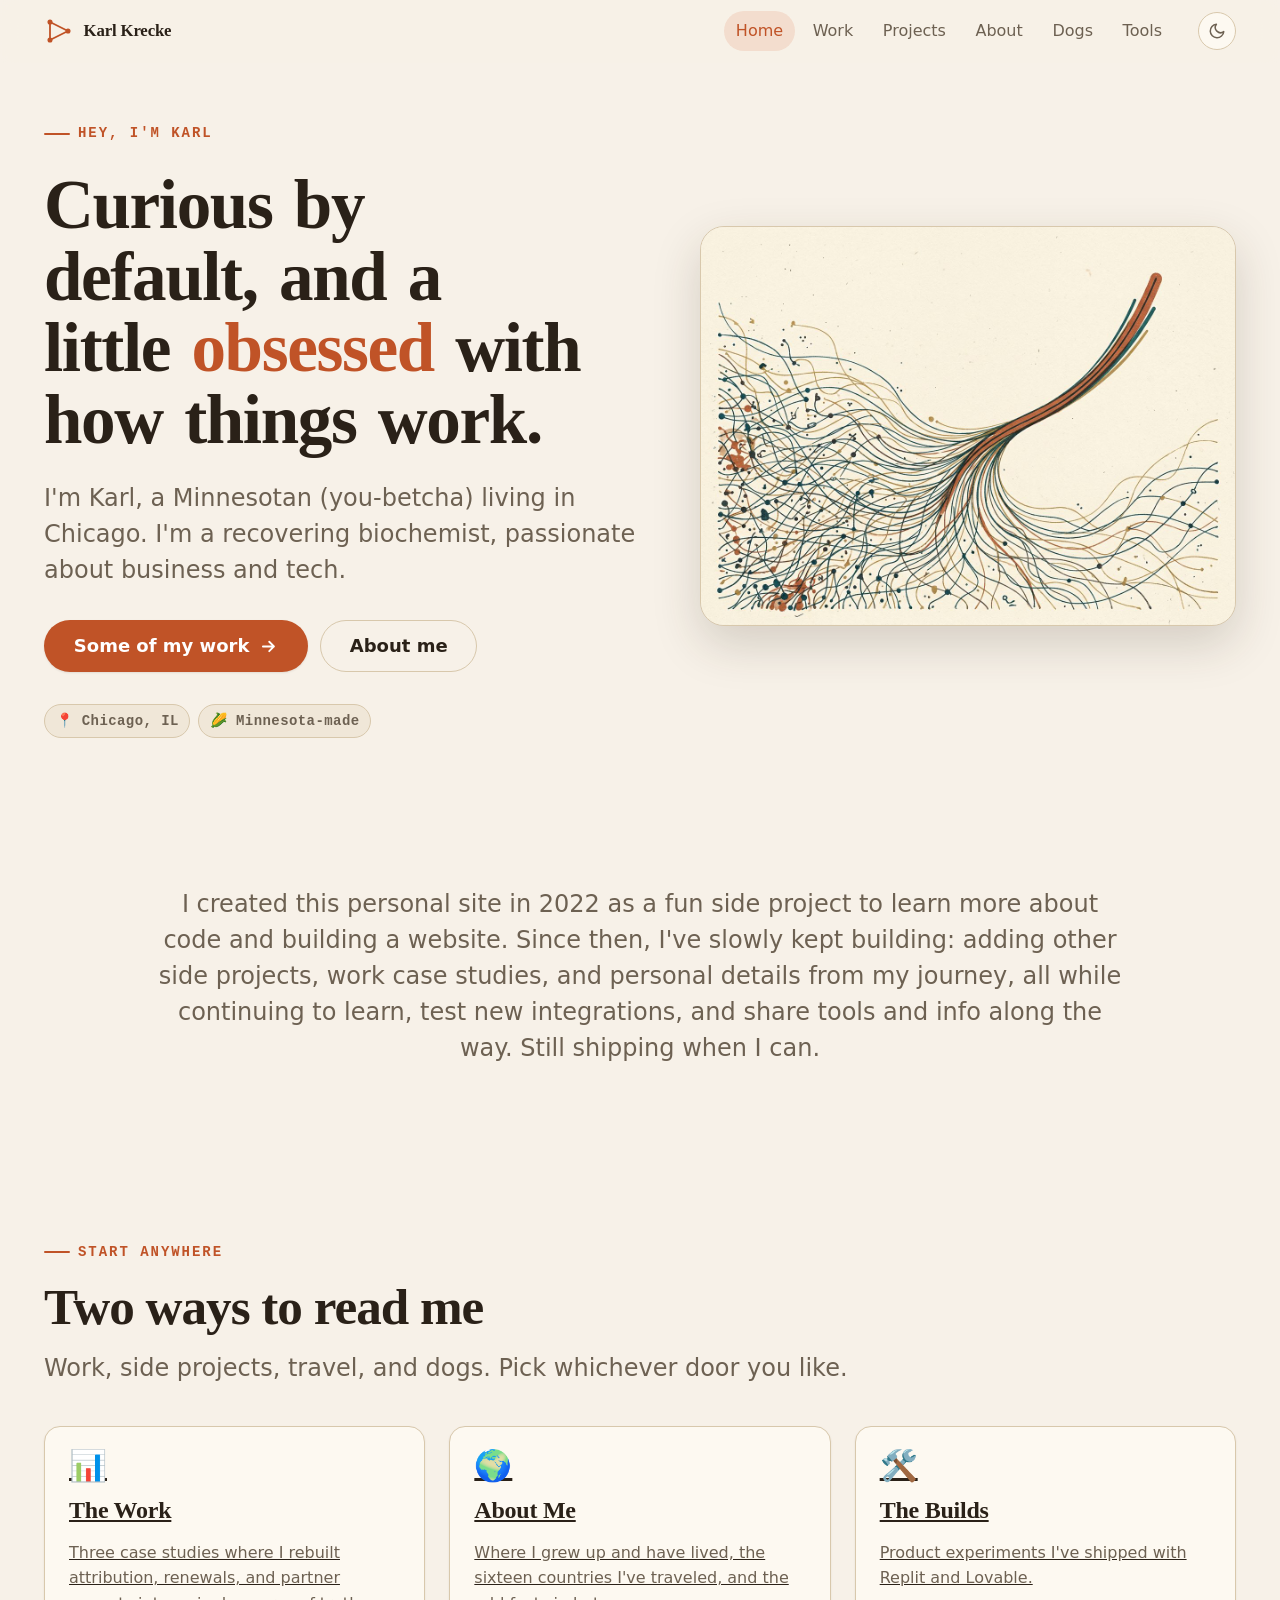
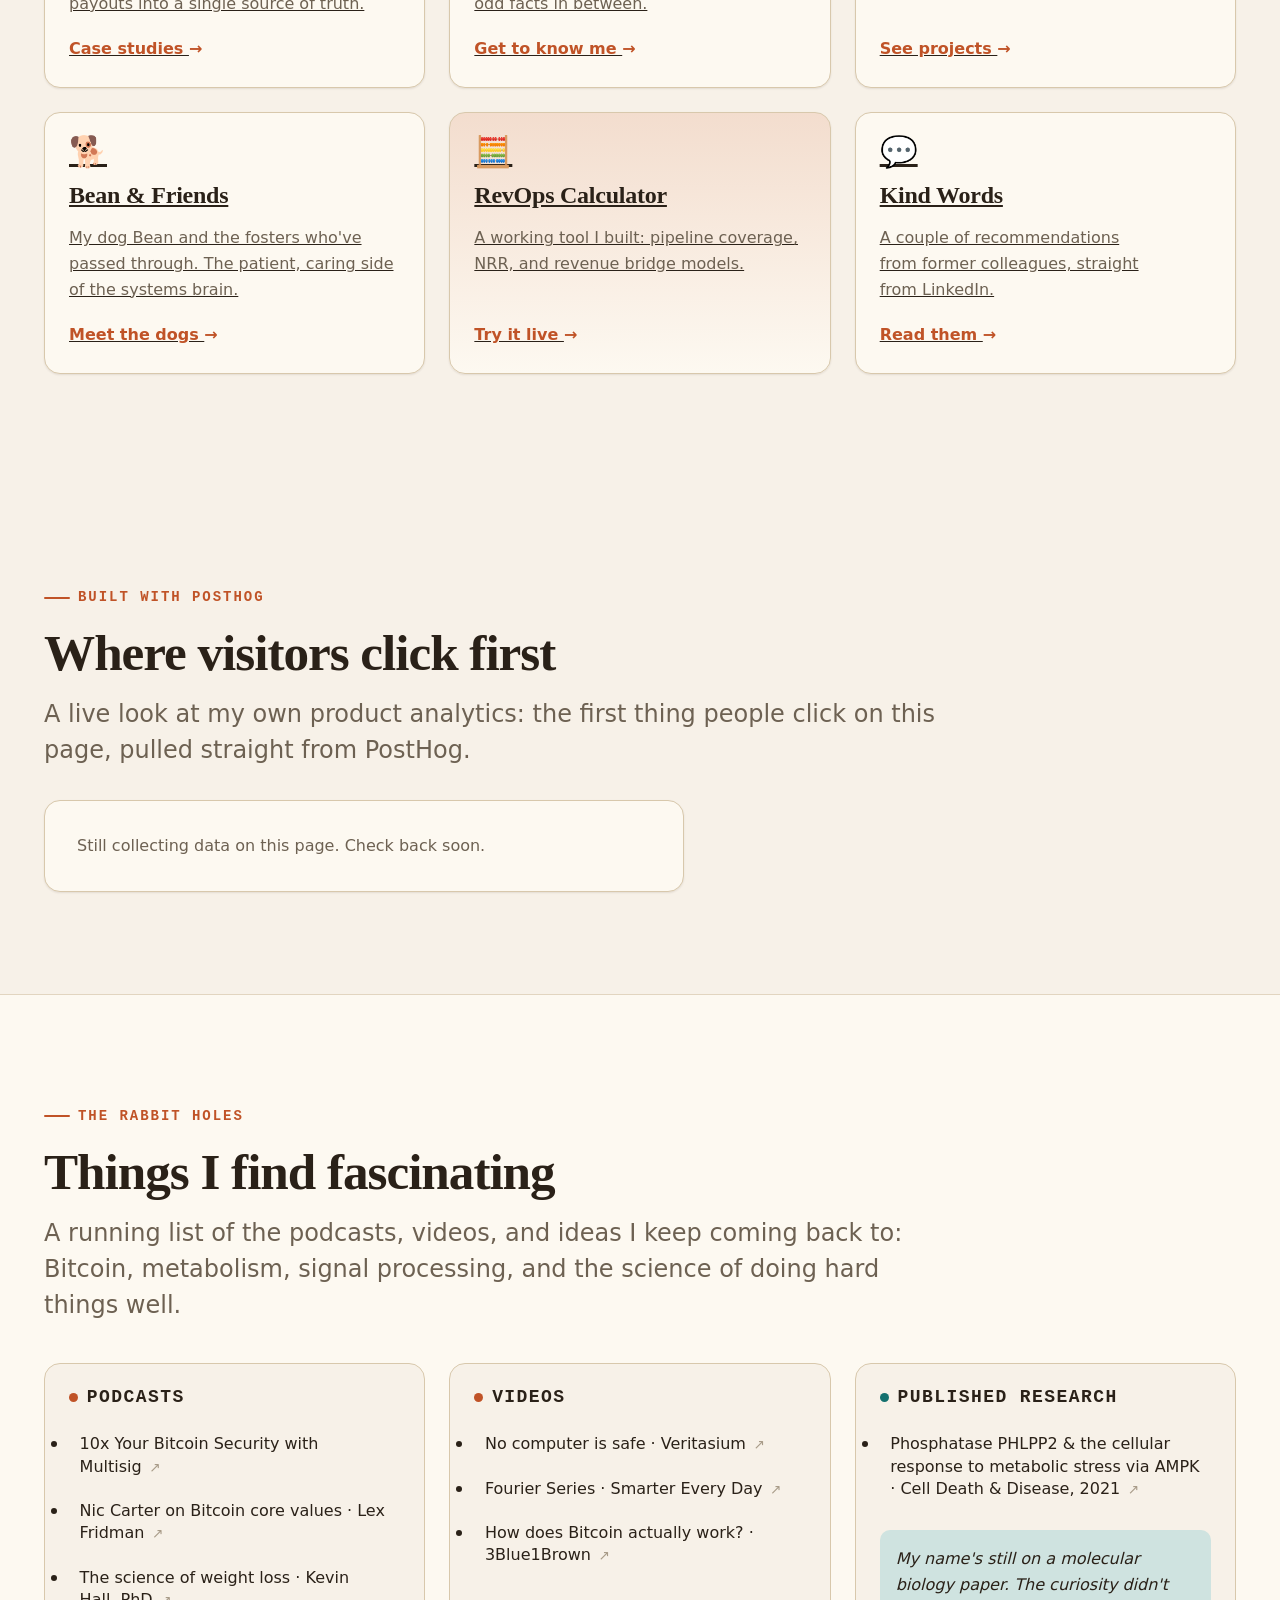
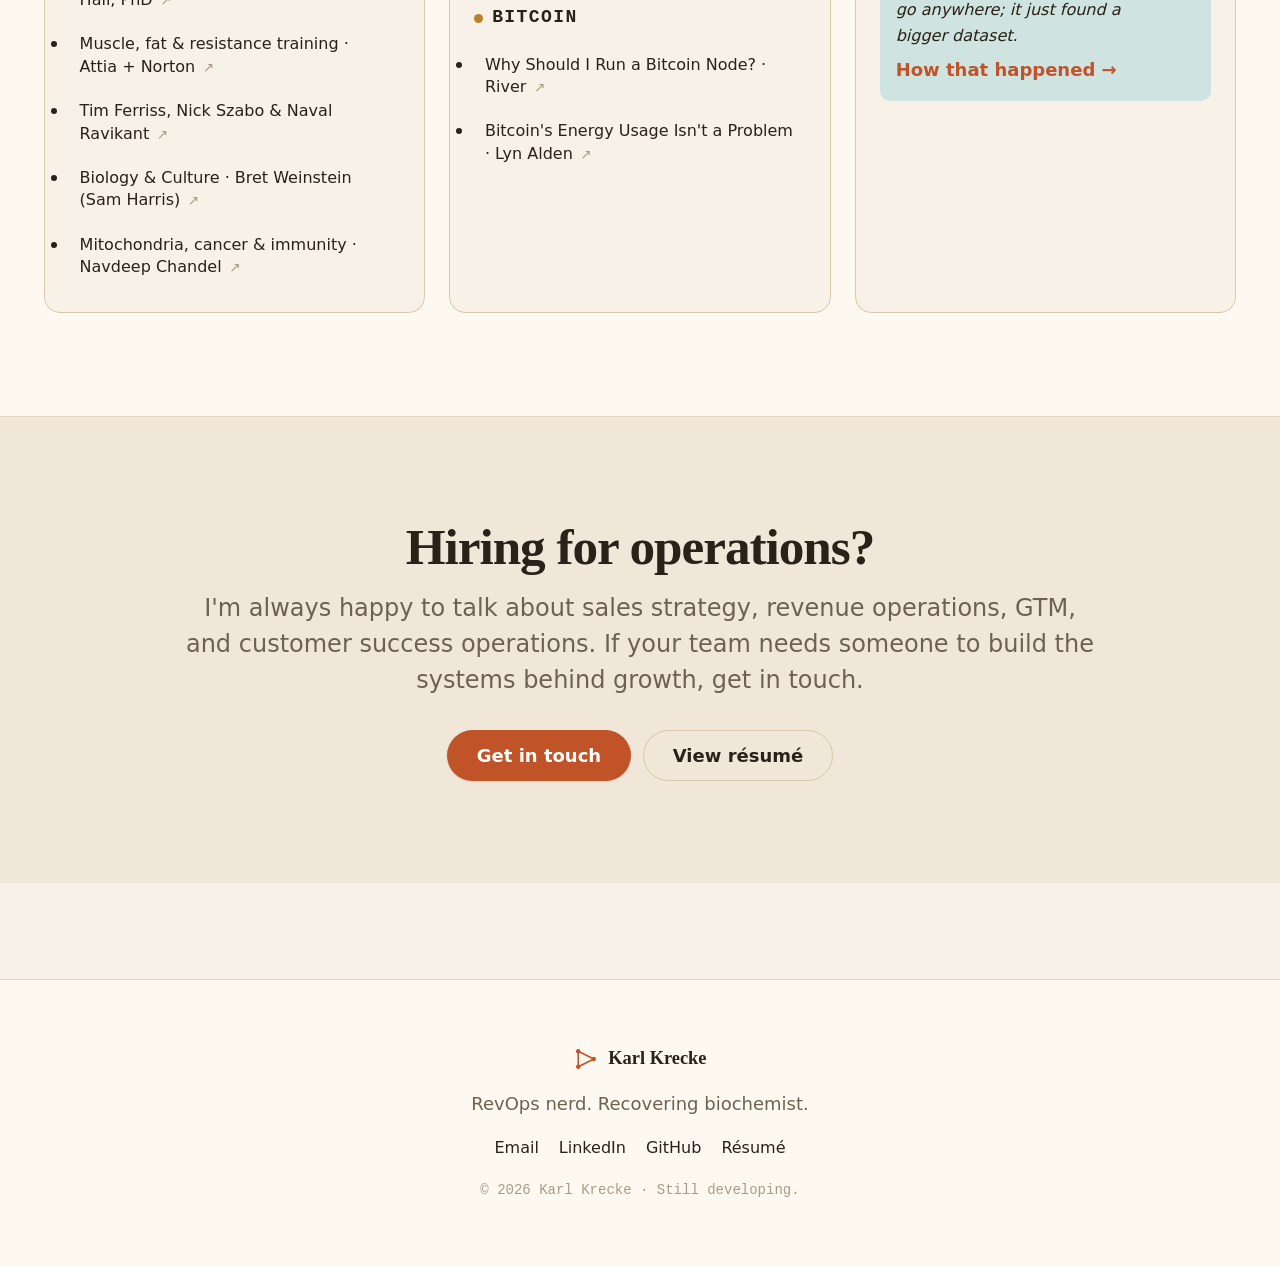
==== index.html @ 0117c1fb "cleaned up page copy" ====
<!DOCTYPE html>
<html lang="en">
<head>
<meta charset="UTF-8">
<meta name="viewport" content="width=device-width, initial-scale=1.0">
<title>Karl Krecke, operations nerd</title>
<meta name="description" content="Karl Krecke is an operations nerd who turns messy CRM, billing, and warehouse data into revenue visibility leaders trust. Former biochemistry researcher, systems thinker, builder.">
<link rel="canonical" href="https://karlkrecke.com/">
<meta property="og:type" content="website">
<meta property="og:title" content="Karl Krecke, operations nerd">
<meta property="og:description" content="Operations nerd turning messy revenue data into decisions leaders trust. Recovering biochemist, obsessed with the systems behind how businesses grow.">
<meta property="og:url" content="https://karlkrecke.com/">
<meta property="og:image" content="https://karlkrecke.com/assets/img/hero-network.jpg">
<meta name="twitter:card" content="summary_large_image">
<link rel="icon" href="assets/favicon.svg" type="image/svg+xml">

<!-- Theme init (before paint) -->
<script>(function(){try{var s=window['local'+'Storage'];var t=s&&s.getItem('kk-theme');if(t)document.documentElement.setAttribute('data-theme',t);}catch(e){}})();</script>

<!-- Vercel Web Analytics -->
<script>window.va = window.va || function () { (window.vaq = window.vaq || []).push(arguments); };</script>
<script defer src="/_vercel/insights/script.js"></script>
<!-- PostHog -->
<script>
!function(t,e){var o,n,p,r;e.__SV||(window.posthog=e,e._i=[],e.init=function(i,s,a){function g(t,e){var o=e.split(".");2==o.length&&(t=t[o[0]],e=o[1]),t[e]=function(){t.push([e].concat(Array.prototype.slice.call(arguments,0)))}}(p=t.createElement("script")).type="text/javascript",p.crossOrigin="anonymous",p.async=!0,p.src=s.api_host.replace(".i.posthog.com","-assets.i.posthog.com")+"/static/array.js",(r=t.getElementsByTagName("script")[0]).parentNode.insertBefore(p,r);var u=e;for(void 0!==a?u=e[a]=[]:a="posthog",u.people=u.people||[],u.toString=function(t){var e="posthog";return"posthog"!==a&&(e+="."+a),t||(e+=" (stub)"),e},u.people.toString=function(){return u.toString(1)+".people (stub)"},o="init capture register register_once register_for_session unregister unregister_for_session getFeatureFlag getFeatureFlagPayload isFeatureEnabled reloadFeatureFlags updateEarlyAccessFeatureEnrollment getEarlyAccessFeatures on onFeatureFlags onSessionId getSurveys getActiveMatchingSurveys renderSurvey canRenderSurvey identify setPersonProperties group resetGroups setPersonPropertiesForFlags resetPersonPropertiesForFlags setGroupPropertiesForFlags resetGroupPropertiesForFlags reset get_distinct_id getGroups get_session_id get_session_replay_url alias set_config startSessionRecording stopSessionRecording sessionRecordingStarted captureException loadToolbar get_property getSessionProperty createPersonProfile opt_in_capturing opt_out_capturing has_opted_in_capturing has_opted_out_capturing clear_opt_in_out_capturing debug getPageViewId captureTraceFeedback captureTraceMetric".split(" "),n=0;n<o.length;n++)g(u,o[n]);e._i.push([i,s,a])},e.__SV=1)}(document,window.posthog||[]);
posthog.init('phc_qNrNa7gfWhdNXAkpo3mnKZe4uG5daH2KD9GBcKYDfSq5', { api_host: 'https://us.i.posthog.com', person_profiles: 'identified_only' });
</script>

<link rel="preconnect" href="https://api.fontshare.com" crossorigin>
<link href="https://api.fontshare.com/v2/css?f[]=clash-display@600,500&f[]=general-sans@400,500,600&f[]=space-mono@400,700&display=swap" rel="stylesheet">
<link rel="stylesheet" href="css/base.css">
<link rel="stylesheet" href="css/components.css">
<link rel="stylesheet" href="css/pages.css">
</head>
<body data-page="home">

<main>
  <!-- HERO -->
  <section class="home-hero">
    <div class="wrap home-hero-grid">
      <div class="home-hero-copy">
        <span class="eyebrow" data-reveal>Hey, I'm Karl</span>
        <h1 data-reveal data-delay="1">Curious by default, and a little <span class="hl">obsessed</span> with how things work.</h1>
        <p class="lede" data-reveal data-delay="2">
          I'm Karl, a Minnesotan (you-betcha) living in Chicago. I'm a recovering
          biochemist, passionate about business and tech.
        </p>
        <div class="hero-cta" data-reveal data-delay="3">
          <a class="btn btn-primary btn-lg" href="work/index.html">Some of my work
            <svg viewBox="0 0 24 24" fill="none" stroke="currentColor" stroke-width="2.4" stroke-linecap="round" stroke-linejoin="round"><path d="M5 12h14M13 6l6 6-6 6"/></svg>
          </a>
          <a class="btn btn-ghost btn-lg" href="about/index.html">About me</a>
        </div>
        <div class="hero-meta" data-reveal data-delay="4">
          <span class="chip">📍 Chicago, IL</span>
          <span class="chip">🌽 Minnesota-made</span>
        </div>
      </div>
      <div class="home-hero-art" data-reveal data-delay="2">
        <img src="assets/img/hero-network.jpg" alt="Illustration of tangled data streams converging into a single clean upward-trending signal" width="1400" height="1050" fetchpriority="high">
      </div>
    </div>
  </section>

  <!-- ABOUT THIS SITE -->
  <section class="section-tight">
    <div class="wrap text-center">
      <span class="eyebrow" data-reveal style="justify-content:center">About this site</span>
      <p class="lede mx-auto" data-reveal data-delay="1" style="max-width: 64ch">
        I created this personal site in 2022 as a fun side project to learn more about code and building a website.
        Since then, I've slowly kept building: adding other side projects, work case studies, and personal details from
        my journey, all while continuing to learn, test new integrations, and share tools and info along the way.
        Still shipping when I can.
      </p>
    </div>
  </section>

  <!-- AT A GLANCE CARDS -->
  <section class="section">
    <div class="wrap">
      <span class="eyebrow" data-reveal>Start anywhere</span>
      <h2 class="section-title" data-reveal data-delay="1">Two ways to read me</h2>
      <p class="lede" data-reveal data-delay="2" style="margin-bottom: var(--space-10)">Work, side projects, travel, and dogs. Pick whichever door you like.</p>
      <div class="grid grid-3">
        <a class="card glance-card" href="work/index.html" data-reveal>
          <span class="glance-emoji">📊</span>
          <h3>The Work</h3>
          <p>Three case studies where I rebuilt attribution, renewals, and partner payouts into a single source of truth.</p>
          <span class="textlink">Case studies <span class="arrow">→</span></span>
        </a>
        <a class="card glance-card" href="about/index.html" data-reveal data-delay="1">
          <span class="glance-emoji">🌍</span>
          <h3>About Me</h3>
          <p>Where I grew up and have lived, the sixteen countries I've traveled, and the odd facts in between.</p>
          <span class="textlink">Get to know me <span class="arrow">→</span></span>
        </a>
        <a class="card glance-card" href="projects/index.html" data-reveal data-delay="2">
          <span class="glance-emoji">🛠️</span>
          <h3>The Builds</h3>
          <p>Product experiments I've shipped with Replit and Lovable.</p>
          <span class="textlink">See projects <span class="arrow">→</span></span>
        </a>
        <a class="card glance-card" href="dogs/index.html" data-reveal>
          <span class="glance-emoji">🐕</span>
          <h3>Bean &amp; Friends</h3>
          <p>My dog Bean and the fosters who've passed through. The patient, caring side of the systems brain.</p>
          <span class="textlink">Meet the dogs <span class="arrow">→</span></span>
        </a>
        <a class="card glance-card glance-tools" href="tools/index.html" data-reveal data-delay="2">
          <span class="glance-emoji">🧮</span>
          <h3>RevOps Calculator</h3>
          <p>A working tool I built: pipeline coverage, NRR, and revenue bridge models.</p>
          <span class="textlink">Try it live <span class="arrow">→</span></span>
        </a>
        <a class="card glance-card" href="about/index.html#colleagues" data-reveal data-delay="1">
          <span class="glance-emoji">💬</span>
          <h3>Kind Words</h3>
          <p>A couple of recommendations from former colleagues, straight from LinkedIn.</p>
          <span class="textlink">Read them <span class="arrow">→</span></span>
        </a>
      </div>
    </div>
  </section>

  <!-- LIVE ANALYTICS -->
  <section class="section">
    <div class="wrap">
      <span class="eyebrow" data-reveal>Built with PostHog</span>
      <h2 class="section-title" data-reveal data-delay="1">Where visitors click first</h2>
      <p class="lede" data-reveal data-delay="2" style="margin-bottom: var(--space-8)">
        A live look at my own product analytics: the first thing people click on this page, pulled straight from PostHog.
      </p>
      <div class="attention-widget" id="attentionWidget" data-reveal data-delay="3">
        <p class="attention-loading">Loading live data…</p>
      </div>
    </div>
  </section>

  <!-- THINGS I FIND FASCINATING -->
  <section class="section fascinate">
    <div class="wrap">
      <span class="eyebrow" data-reveal>The rabbit holes</span>
      <h2 class="section-title" data-reveal data-delay="1">Things I find fascinating</h2>
      <p class="lede" data-reveal data-delay="2" style="margin-bottom: var(--space-10)">
        A running list of the podcasts, videos, and ideas I keep coming back to: Bitcoin, metabolism,
        signal processing, and the science of doing hard things well.
      </p>

      <div class="grid grid-3 fascinate-grid">
        <div class="fascinate-col" data-reveal>
          <h3 class="fascinate-head"><span class="fh-dot"></span>Podcasts</h3>
          <ul class="link-list">
            <li><a href="https://www.youtube.com/watch?v=D64hF4uVn4c" target="_blank" rel="noopener">10x Your Bitcoin Security with Multisig <span class="ext">↗</span></a></li>
            <li><a href="https://www.youtube.com/watch?v=mDyBbGCiBUU" target="_blank" rel="noopener">Nic Carter on Bitcoin core values · Lex Fridman <span class="ext">↗</span></a></li>
            <li><a href="https://www.youtube.com/watch?v=X13O10tCEpE" target="_blank" rel="noopener">The science of weight loss · Kevin Hall, PhD <span class="ext">↗</span></a></li>
            <li><a href="https://www.youtube.com/watch?v=aRdEZIyyhJA" target="_blank" rel="noopener">Muscle, fat &amp; resistance training · Attia + Norton <span class="ext">↗</span></a></li>
            <li><a href="https://www.youtube.com/watch?v=3FA3UjA0igY" target="_blank" rel="noopener">Tim Ferriss, Nick Szabo &amp; Naval Ravikant <span class="ext">↗</span></a></li>
            <li><a href="https://samharris.org/podcasts/109-biology-culture/" target="_blank" rel="noopener">Biology &amp; Culture · Bret Weinstein (Sam Harris) <span class="ext">↗</span></a></li>
            <li><a href="https://www.youtube.com/watch?v=0Cdxho_U1ls" target="_blank" rel="noopener">Mitochondria, cancer &amp; immunity · Navdeep Chandel <span class="ext">↗</span></a></li>
          </ul>
        </div>
        <div class="fascinate-col" data-reveal data-delay="1">
          <h3 class="fascinate-head"><span class="fh-dot"></span>Videos</h3>
          <ul class="link-list">
            <li><a href="https://youtu.be/AaZ_RSt0KP8" target="_blank" rel="noopener">No computer is safe · Veritasium <span class="ext">↗</span></a></li>
            <li><a href="https://www.youtube.com/watch?v=ds0cmAV-Yek" target="_blank" rel="noopener">Fourier Series · Smarter Every Day <span class="ext">↗</span></a></li>
            <li><a href="https://www.youtube.com/watch?v=bBC-nXj3Ng4" target="_blank" rel="noopener">How does Bitcoin actually work? · 3Blue1Brown <span class="ext">↗</span></a></li>
          </ul>
          <h3 class="fascinate-head" style="margin-top: var(--space-8)"><span class="fh-dot fh-gold"></span>Bitcoin</h3>
          <ul class="link-list">
            <li><a href="https://river.com/learn/why-should-i-run-a-bitcoin-node/" target="_blank" rel="noopener">Why Should I Run a Bitcoin Node? · River <span class="ext">↗</span></a></li>
            <li><a href="https://www.lynalden.com/bitcoin-energy/" target="_blank" rel="noopener">Bitcoin's Energy Usage Isn't a Problem · Lyn Alden <span class="ext">↗</span></a></li>
          </ul>
        </div>
        <div class="fascinate-col" data-reveal data-delay="2">
          <h3 class="fascinate-head"><span class="fh-dot fh-teal"></span>Published research</h3>
          <ul class="link-list">
            <li><a href="https://www.nature.com/articles/s41419-021-04196-4" target="_blank" rel="noopener">Phosphatase PHLPP2 &amp; the cellular response to metabolic stress via AMPK · Cell Death &amp; Disease, 2021 <span class="ext">↗</span></a></li>
          </ul>
          <div class="fascinate-note">
            <p>My name's still on a molecular biology paper. The curiosity didn't go anywhere; it just found a bigger dataset.</p>
            <a class="textlink" href="about/index.html">How that happened <span class="arrow">→</span></a>
          </div>
        </div>
      </div>
    </div>
  </section>

  <!-- CTA -->
  <section class="section cta-band">
    <div class="wrap text-center">
      <h2 class="section-title" data-reveal>Hiring for operations?</h2>
      <p class="lede mx-auto" data-reveal data-delay="1" style="margin-bottom: var(--space-8)">
        I'm always happy to talk about sales strategy, revenue operations, GTM, and customer success operations. If your team needs someone to build the systems behind growth, get in touch.
      </p>
      <div class="hero-cta" style="justify-content:center" data-reveal data-delay="2">
        <a class="btn btn-primary btn-lg" href="mailto:krecke.karl@gmail.com">Get in touch</a>
        <a class="btn btn-ghost btn-lg" href="assets/files/Karl_Krecke_Resume.pdf" target="_blank" rel="noopener">View résumé</a>
      </div>
    </div>
  </section>
</main>

<script src="js/site.js" defer></script>
<script src="js/attention.js" defer></script>
</body>
</html>
---- css/base.css ----
/* ==========================================================================
   base.css: design tokens + reset for karlkrecke.com
   ========================================================================== */

:root {
  /* Fluid type scale */
  --text-xs: clamp(0.75rem, 0.7rem + 0.25vw, 0.875rem);
  --text-sm: clamp(0.875rem, 0.8rem + 0.35vw, 1rem);
  --text-base: clamp(1rem, 0.95rem + 0.25vw, 1.125rem);
  --text-lg: clamp(1.125rem, 1rem + 0.75vw, 1.5rem);
  --text-xl: clamp(1.5rem, 1.2rem + 1.25vw, 2.25rem);
  --text-2xl: clamp(2rem, 1.2rem + 2.5vw, 3.5rem);
  --text-3xl: clamp(2.5rem, 1rem + 4vw, 5rem);
  --text-hero: clamp(3rem, 0.5rem + 7vw, 7.5rem);

  /* 4px spacing */
  --space-1: 0.25rem;  --space-2: 0.5rem;  --space-3: 0.75rem;
  --space-4: 1rem;     --space-5: 1.25rem; --space-6: 1.5rem;
  --space-8: 2rem;     --space-10: 2.5rem; --space-12: 3rem;
  --space-16: 4rem;    --space-20: 5rem;   --space-24: 6rem;
  --space-32: 8rem;

  /* Radius */
  --radius-sm: 0.375rem; --radius-md: 0.625rem; --radius-lg: 1rem;
  --radius-xl: 1.5rem;   --radius-full: 9999px;

  /* Transitions */
  --transition-interactive: 200ms cubic-bezier(0.16, 1, 0.3, 1);

  /* Content widths */
  --content-narrow: 680px;
  --content-default: 1000px;
  --content-wide: 1240px;

  /* Fonts */
  --font-display: 'Clash Display', 'Georgia', serif;
  --font-body: 'General Sans', 'Helvetica Neue', system-ui, sans-serif;
  --font-mono: 'Space Mono', ui-monospace, 'SFMono-Regular', monospace;
}

/* ---- LIGHT (warm paper + terracotta accent) ---- */
:root,
[data-theme='light'] {
  --color-bg: #f7f1e8;
  --color-surface: #fdf9f1;
  --color-surface-2: #fffdf9;
  --color-surface-offset: #f0e7d8;
  --color-surface-offset-2: #e9ddc8;
  --color-divider: #e2d5c0;
  --color-border: #d8c8ac;

  --color-text: #2a2118;
  --color-text-muted: #6d6152;
  --color-text-faint: #a89b88;
  --color-text-inverse: #fdf9f1;

  /* Primary: terracotta / burnt sienna */
  --color-primary: #c05327;
  --color-primary-hover: #a3431d;
  --color-primary-active: #813315;
  --color-primary-soft: #f3ddce;

  /* Secondary: deep teal (data / places accents) */
  --color-teal: #14706e;
  --color-teal-soft: #cfe3e0;

  /* Gold: highlight for metrics */
  --color-gold: #b5852a;
  --color-gold-soft: #ecdcb6;

  --color-good: #3f7a34;
  --color-bad: #b23b2e;

  --shadow-sm: 0 1px 2px oklch(0.3 0.03 60 / 0.10);
  --shadow-md: 0 6px 20px oklch(0.3 0.03 60 / 0.12);
  --shadow-lg: 0 18px 48px oklch(0.3 0.03 60 / 0.18);
}

/* ---- DARK (warm charcoal + brighter terracotta) ---- */
[data-theme='dark'] {
  --color-bg: #1a1611;
  --color-surface: #211c16;
  --color-surface-2: #29241c;
  --color-surface-offset: #241f18;
  --color-surface-offset-2: #2e281f;
  --color-divider: #332c22;
  --color-border: #423a2d;

  --color-text: #ece3d4;
  --color-text-muted: #a79a86;
  --color-text-faint: #6f6553;
  --color-text-inverse: #1a1611;

  --color-primary: #e8763f;
  --color-primary-hover: #f28a55;
  --color-primary-active: #f7a077;
  --color-primary-soft: #3a2a1f;

  --color-teal: #4fb4ab;
  --color-teal-soft: #24322f;

  --color-gold: #d7ab54;
  --color-gold-soft: #37301f;

  --color-good: #7bbf68;
  --color-bad: #e17567;

  --shadow-sm: 0 1px 2px oklch(0 0 0 / 0.3);
  --shadow-md: 0 6px 20px oklch(0 0 0 / 0.4);
  --shadow-lg: 0 18px 48px oklch(0 0 0 / 0.5);
}

@media (prefers-color-scheme: dark) {
  :root:not([data-theme]) {
    --color-bg: #1a1611; --color-surface: #211c16; --color-surface-2: #29241c;
    --color-surface-offset: #241f18; --color-surface-offset-2: #2e281f;
    --color-divider: #332c22; --color-border: #423a2d;
    --color-text: #ece3d4; --color-text-muted: #a79a86; --color-text-faint: #6f6553;
    --color-text-inverse: #1a1611;
    --color-primary: #e8763f; --color-primary-hover: #f28a55; --color-primary-active: #f7a077;
    --color-primary-soft: #3a2a1f; --color-teal: #4fb4ab; --color-teal-soft: #24322f;
    --color-gold: #d7ab54; --color-gold-soft: #37301f;
    --color-good: #7bbf68; --color-bad: #e17567;
  }
}

/* ---- reset ---- */
*, *::before, *::after { box-sizing: border-box; margin: 0; padding: 0; }

html {
  -webkit-text-size-adjust: none; text-size-adjust: none;
  -webkit-font-smoothing: antialiased; -moz-osx-font-smoothing: grayscale;
  text-rendering: optimizeLegibility;
  scroll-behavior: smooth;
  scroll-padding-top: var(--space-20);
}

body {
  min-height: 100dvh;
  line-height: 1.6;
  font-family: var(--font-body);
  font-size: var(--text-base);
  color: var(--color-text);
  background-color: var(--color-bg);
  overflow-x: hidden;
}

img, picture, video, canvas, svg { display: block; max-width: 100%; height: auto; }
ul[role='list'], ol[role='list'] { list-style: none; }
input, button, textarea, select { font: inherit; color: inherit; }

h1, h2, h3, h4, h5, h6 { text-wrap: balance; line-height: 1.08; font-family: var(--font-display); font-weight: 600; }
p, li, figcaption { text-wrap: pretty; }

a { color: inherit; }

::selection { background: color-mix(in oklab, var(--color-primary) 28%, transparent); color: var(--color-text); }

:focus-visible { outline: 2px solid var(--color-primary); outline-offset: 3px; border-radius: var(--radius-sm); }

@media (prefers-reduced-motion: reduce) {
  *, *::before, *::after {
    animation-duration: 0.01ms !important; animation-iteration-count: 1 !important;
    transition-duration: 0.01ms !important; scroll-behavior: auto !important;
  }
}

button { cursor: pointer; background: none; border: none; }
table { border-collapse: collapse; width: 100%; }

a, button, [role='button'], input, textarea, select {
  transition: color var(--transition-interactive), background var(--transition-interactive),
    border-color var(--transition-interactive), box-shadow var(--transition-interactive),
    transform var(--transition-interactive);
}

.sr-only {
  position: absolute; width: 1px; height: 1px; padding: 0; margin: -1px;
  overflow: hidden; clip: rect(0, 0, 0, 0); white-space: nowrap; border-width: 0;
}
---- css/components.css ----
/* ==========================================================================
   components.css: shared layout, header, footer, buttons, cards, hero
   ========================================================================== */

/* ---------- Layout primitives ---------- */
.wrap { width: 100%; max-width: var(--content-wide); margin-inline: auto; padding-inline: var(--space-6); }
.wrap-default { max-width: var(--content-default); }
.wrap-narrow { max-width: var(--content-narrow); }
.section { padding-block: clamp(3.5rem, 8vw, 7rem); }
.section-tight { padding-block: clamp(2.5rem, 5vw, 4rem); }

main { display: block; }
.eyebrow {
  font-family: var(--font-mono); font-size: var(--text-xs); letter-spacing: 0.14em;
  text-transform: uppercase; color: var(--color-primary); font-weight: 600;
  display: inline-flex; align-items: center; gap: 0.6em; margin-bottom: var(--space-4);
}
.eyebrow::before { content: ""; width: 1.6rem; height: 2px; background: var(--color-primary); border-radius: 2px; }
.section-title { font-size: var(--text-2xl); margin-bottom: var(--space-4); letter-spacing: -0.02em; }
.lede { font-size: var(--text-lg); color: var(--color-text-muted); max-width: 60ch; line-height: 1.5; }

/* ---------- Buttons ---------- */
.btn {
  display: inline-flex; align-items: center; gap: 0.55em; font-weight: 600;
  font-size: var(--text-sm); padding: 0.7em 1.3em; border-radius: var(--radius-full);
  text-decoration: none; border: 1.5px solid transparent; line-height: 1;
}
.btn svg { width: 1.05em; height: 1.05em; }
.btn-primary { background: var(--color-primary); color: #fff; box-shadow: var(--shadow-sm); }
.btn-primary:hover { background: var(--color-primary-hover); transform: translateY(-2px); box-shadow: var(--shadow-md); }
.btn-ghost { background: transparent; color: var(--color-text); border-color: var(--color-border); }
.btn-ghost:hover { border-color: var(--color-primary); color: var(--color-primary); transform: translateY(-2px); }
.btn-lg { font-size: var(--text-base); padding: 0.85em 1.6em; }

.textlink { color: var(--color-primary); text-decoration: none; font-weight: 600; border-bottom: 1.5px solid transparent; }
.textlink:hover { border-bottom-color: var(--color-primary); }
.textlink .arrow { display: inline-block; transition: transform var(--transition-interactive); }
.textlink:hover .arrow { transform: translateX(4px); }

/* ---------- Header ---------- */
.site-header {
  position: sticky; top: 0; z-index: 100;
  background: color-mix(in oklab, var(--color-bg) 78%, transparent);
  backdrop-filter: saturate(160%) blur(14px); -webkit-backdrop-filter: saturate(160%) blur(14px);
  border-bottom: 1px solid transparent; transition: border-color var(--transition-interactive), background var(--transition-interactive);
}
.site-header.scrolled { border-bottom-color: var(--color-divider); background: color-mix(in oklab, var(--color-bg) 90%, transparent); }
.header-inner {
  max-width: var(--content-wide); margin-inline: auto; padding: 0.7rem var(--space-6);
  display: flex; align-items: center; gap: var(--space-6);
}
.brand { display: inline-flex; align-items: center; gap: 0.6rem; text-decoration: none; color: var(--color-text); font-family: var(--font-display); font-weight: 600; font-size: 1.05rem; }
.logo-mark { width: 30px; height: 30px; color: var(--color-primary); flex: none; }
.brand-text { letter-spacing: -0.01em; }
.site-nav { margin-left: auto; }
.nav-links { display: flex; gap: 0.35rem; }
.nav-links a {
  text-decoration: none; color: var(--color-text-muted); font-size: var(--text-sm); font-weight: 500;
  padding: 0.45em 0.75em; border-radius: var(--radius-full); position: relative;
}
.nav-links a:hover { color: var(--color-text); background: var(--color-surface-offset); }
.nav-links a[aria-current="page"] { color: var(--color-primary); background: var(--color-primary-soft); }
.header-actions { display: flex; align-items: center; gap: 0.4rem; }
.theme-toggle {
  width: 38px; height: 38px; border-radius: var(--radius-full); display: grid; place-items: center;
  color: var(--color-text-muted); border: 1px solid var(--color-border); background: var(--color-surface);
}
.theme-toggle svg { width: 18px; height: 18px; }
.theme-toggle:hover { color: var(--color-primary); border-color: var(--color-primary); transform: rotate(15deg); }
.nav-burger { display: none; width: 40px; height: 40px; border-radius: var(--radius-md); flex-direction: column; gap: 5px; align-items: center; justify-content: center; border: 1px solid var(--color-border); background: var(--color-surface); }
.nav-burger span { width: 18px; height: 2px; background: var(--color-text); border-radius: 2px; transition: transform var(--transition-interactive), opacity var(--transition-interactive); }
.nav-burger.open span:nth-child(1) { transform: translateY(7px) rotate(45deg); }
.nav-burger.open span:nth-child(2) { opacity: 0; }
.nav-burger.open span:nth-child(3) { transform: translateY(-7px) rotate(-45deg); }
.mobile-menu { display: none; flex-direction: column; padding: var(--space-2) var(--space-6) var(--space-5); gap: 0.15rem; border-bottom: 1px solid var(--color-divider); }
.mobile-menu a { text-decoration: none; color: var(--color-text); padding: 0.7em 0.5em; border-radius: var(--radius-md); font-weight: 500; }
.mobile-menu a:hover { background: var(--color-surface-offset); color: var(--color-primary); }

@media (max-width: 860px) {
  .site-nav { display: none; }
  .nav-burger { display: flex; }
  .mobile-menu.open { display: flex; }
  .brand-text { display: none; }
}

/* ---------- Footer ---------- */
.site-footer { border-top: 1px solid var(--color-divider); background: var(--color-surface); margin-top: var(--space-24); }
.footer-inner { max-width: var(--content-wide); margin-inline: auto; padding: var(--space-16) var(--space-6); display: grid; gap: var(--space-4); text-align: center; place-items: center; }
.footer-brand { display: inline-flex; align-items: center; gap: 0.55rem; font-family: var(--font-display); font-weight: 600; font-size: 1.15rem; }
.footer-brand .logo-mark { width: 26px; height: 26px; }
.footer-tag { color: var(--color-text-muted); max-width: 42ch; }
.footer-links { display: flex; flex-wrap: wrap; gap: var(--space-2) var(--space-5); justify-content: center; }
.footer-links a { text-decoration: none; color: var(--color-text); font-weight: 500; font-size: var(--text-sm); border-bottom: 1.5px solid transparent; padding-bottom: 2px; }
.footer-links a:hover { color: var(--color-primary); border-bottom-color: var(--color-primary); }
.footer-copy { color: var(--color-text-faint); font-size: var(--text-xs); font-family: var(--font-mono); }

/* ---------- Cards ---------- */
.card {
  background: var(--color-surface); border: 1px solid var(--color-border); border-radius: var(--radius-lg);
  padding: var(--space-6); box-shadow: var(--shadow-sm); position: relative; overflow: hidden;
  transition: transform var(--transition-interactive), box-shadow var(--transition-interactive), border-color var(--transition-interactive);
}
.card:hover { transform: translateY(-4px); box-shadow: var(--shadow-md); border-color: color-mix(in oklab, var(--color-primary) 40%, var(--color-border)); }
.card-link { text-decoration: none; color: inherit; display: block; }
.card h3 { font-size: var(--text-lg); margin-bottom: var(--space-2); letter-spacing: -0.01em; }
.card p { color: var(--color-text-muted); font-size: var(--text-sm); }

/* ---------- Reveal animation ---------- */
[data-reveal] { opacity: 0; transform: translateY(22px); transition: opacity 0.7s var(--transition-interactive), transform 0.7s var(--transition-interactive); }
[data-reveal].is-visible { opacity: 1; transform: none; }
[data-reveal][data-delay="1"] { transition-delay: 0.08s; }
[data-reveal][data-delay="2"] { transition-delay: 0.16s; }
[data-reveal][data-delay="3"] { transition-delay: 0.24s; }
[data-reveal][data-delay="4"] { transition-delay: 0.32s; }

/* ---------- Tags / chips ---------- */
.chip { display: inline-flex; align-items: center; gap: 0.4em; font-size: var(--text-xs); font-weight: 600; font-family: var(--font-mono); letter-spacing: 0.03em; padding: 0.35em 0.75em; border-radius: var(--radius-full); background: var(--color-surface-offset); color: var(--color-text-muted); border: 1px solid var(--color-border); }
.chip-teal { background: var(--color-teal-soft); color: var(--color-teal); border-color: color-mix(in oklab, var(--color-teal) 30%, transparent); }
.chip-gold { background: var(--color-gold-soft); color: var(--color-gold); border-color: color-mix(in oklab, var(--color-gold) 30%, transparent); }
.chip-row { display: flex; flex-wrap: wrap; gap: 0.5rem; }

/* ---------- Divider ---------- */
.rule { height: 1px; background: var(--color-divider); border: 0; margin-block: var(--space-12); }

/* ---------- Page hero (interior pages) ---------- */
.page-hero { padding-top: clamp(3rem, 7vw, 5.5rem); padding-bottom: clamp(2rem, 4vw, 3rem); }
.page-hero h1 { font-size: var(--text-3xl); letter-spacing: -0.03em; margin-bottom: var(--space-4); }
.page-hero .lede { font-size: var(--text-lg); }

/* ---------- Utility ---------- */
.grid { display: grid; gap: var(--space-6); }
.grid-2 { grid-template-columns: repeat(2, 1fr); }
.grid-3 { grid-template-columns: repeat(3, 1fr); }
.grid-4 { grid-template-columns: repeat(4, 1fr); }
@media (max-width: 900px) { .grid-3, .grid-4 { grid-template-columns: repeat(2, 1fr); } }
@media (max-width: 620px) { .grid-2, .grid-3, .grid-4 { grid-template-columns: 1fr; } }
.text-center { text-align: center; }
.mx-auto { margin-inline: auto; }
---- css/pages.css ----
/* ==========================================================================
   pages.css: page-specific styles
   ========================================================================== */

.hl { color: var(--color-primary); position: relative; white-space: nowrap; }

/* ---------------- HOME HERO ---------------- */
.home-hero { padding-top: clamp(2rem, 4vw, 3.5rem); padding-bottom: clamp(1.5rem, 3vw, 2.5rem); position: relative; overflow: hidden; }
.home-hero-grid { display: grid; grid-template-columns: 1.05fr 0.95fr; gap: clamp(2rem, 5vw, 4rem); align-items: center; }
.home-hero-copy h1 { font-size: clamp(2.5rem, 0.8rem + 4.4vw, 4.75rem); line-height: 1.04; letter-spacing: -0.02em; word-spacing: 0.08em; margin-block: var(--space-2) var(--space-6); }
.home-hero-copy .lede { max-width: 46ch; }
.hero-cta { display: flex; flex-wrap: wrap; gap: var(--space-3); margin-top: var(--space-8); }
.hero-meta { display: flex; flex-wrap: wrap; gap: 0.5rem; margin-top: var(--space-8); }
.home-hero-art { position: relative; }
.home-hero-art img { border-radius: var(--radius-xl); box-shadow: var(--shadow-lg); border: 1px solid var(--color-border); background: var(--color-surface-2); }
.home-hero-art figcaption { margin-top: var(--space-3); font-family: var(--font-mono); font-size: var(--text-xs); color: var(--color-text-faint); text-align: center; }
@media (max-width: 880px) {
  .home-hero-grid { grid-template-columns: 1fr; }
  .home-hero-art { order: -1; max-width: 520px; margin-inline: auto; }
}

/* ---------------- METRICS STRIP ---------------- */
.metrics-strip { border-block: 1px solid var(--color-divider); background: var(--color-surface); }
.metrics-row { display: grid; grid-template-columns: repeat(3, 1fr); gap: var(--space-6); }
.metric-big { display: flex; flex-direction: column; gap: 0.35rem; padding: var(--space-4) 0; }
.metric-num { font-family: var(--font-display); font-weight: 600; font-size: var(--text-2xl); color: var(--color-primary); letter-spacing: -0.02em; line-height: 1; }
.metric-num .to { color: var(--color-text-faint); font-weight: 500; }
.metric-cap { color: var(--color-text-muted); font-size: var(--text-sm); }
@media (max-width: 720px) { .metrics-row { grid-template-columns: 1fr; gap: var(--space-3); } .metric-big { padding: var(--space-3) 0; border-bottom: 1px solid var(--color-divider); } .metric-big:last-child { border-bottom: 0; } }

/* ---------------- GLANCE CARDS ---------------- */
.glance-card { display: flex; flex-direction: column; gap: var(--space-2); }
.glance-emoji { font-size: 1.9rem; line-height: 1; margin-bottom: var(--space-2); }
.glance-card .textlink { margin-top: auto; padding-top: var(--space-3); font-size: var(--text-sm); }
.glance-card::after { content: ""; position: absolute; inset: 0 0 auto 0; height: 3px; background: linear-gradient(90deg, var(--color-primary), var(--color-gold)); opacity: 0; transition: opacity var(--transition-interactive); }
.glance-card:hover::after { opacity: 1; }
.glance-tools { background: linear-gradient(180deg, var(--color-primary-soft), var(--color-surface)); }

/* ---------------- FASCINATE ---------------- */
.fascinate { background: var(--color-surface); border-top: 1px solid var(--color-divider); }
.fascinate-col { background: var(--color-bg); border: 1px solid var(--color-border); border-radius: var(--radius-lg); padding: var(--space-6); }
.fascinate-head { font-size: var(--text-base); display: flex; align-items: center; gap: 0.55rem; margin-bottom: var(--space-4); font-family: var(--font-mono); text-transform: uppercase; letter-spacing: 0.08em; }
.fh-dot { width: 9px; height: 9px; border-radius: 50%; background: var(--color-primary); flex: none; }
.fh-dot.fh-teal { background: var(--color-teal); }
.fh-dot.fh-gold { background: var(--color-gold); }
.link-list { display: flex; flex-direction: column; gap: 0.15rem; }
.link-list a { display: block; text-decoration: none; color: var(--color-text); font-size: var(--text-sm); line-height: 1.4; padding: 0.55em 0.6em; border-radius: var(--radius-md); border: 1px solid transparent; }
.link-list a:hover { background: var(--color-surface-offset); border-color: var(--color-border); color: var(--color-primary); }
.link-list .ext { color: var(--color-text-faint); font-size: 0.85em; margin-left: 0.2em; }
.fascinate-note { margin-top: var(--space-5); padding: var(--space-4); background: var(--color-teal-soft); border-radius: var(--radius-md); }
.fascinate-note p { font-size: var(--text-sm); color: var(--color-text); margin-bottom: var(--space-2); font-style: italic; }

/* ---------------- CTA BAND ---------------- */
.cta-band { background: var(--color-surface-offset); border-top: 1px solid var(--color-divider); }

/* ---------------- WORK / CASE STUDIES ---------------- */
.case { border: 1px solid var(--color-border); border-radius: var(--radius-xl); background: var(--color-surface); overflow: hidden; margin-bottom: var(--space-10); }
.case-head { padding: var(--space-8) clamp(var(--space-6), 4vw, var(--space-12)); border-bottom: 1px solid var(--color-divider); position: relative; }
.case-head::before { content: attr(data-num); position: absolute; top: var(--space-4); right: clamp(var(--space-6), 4vw, var(--space-12)); font-family: var(--font-display); font-size: var(--text-3xl); color: color-mix(in oklab, var(--color-primary) 16%, transparent); font-weight: 600; line-height: 1; }
.case-head h2 { font-size: var(--text-xl); letter-spacing: -0.02em; max-width: 22ch; margin-bottom: var(--space-3); }
.case-head .case-sub { color: var(--color-text-muted); max-width: 62ch; }
.case-body { padding: clamp(var(--space-6), 4vw, var(--space-10)) clamp(var(--space-6), 4vw, var(--space-12)); display: grid; grid-template-columns: 1.6fr 1fr; gap: clamp(var(--space-6), 4vw, var(--space-10)); }
@media (max-width: 820px) { .case-body { grid-template-columns: 1fr; } }
.case-block h4 { font-family: var(--font-mono); text-transform: uppercase; letter-spacing: 0.1em; font-size: var(--text-xs); color: var(--color-primary); margin-bottom: var(--space-3); }
.case-block + .case-block { margin-top: var(--space-6); }
.case-list { display: flex; flex-direction: column; gap: var(--space-3); }
.case-list li { display: flex; gap: 0.7rem; font-size: var(--text-sm); color: var(--color-text); line-height: 1.5; }
.case-list li::before { content: ""; width: 7px; height: 7px; border-radius: 2px; background: var(--color-primary); margin-top: 0.5em; flex: none; }
.case-aside { align-self: start; position: sticky; top: 90px; }
.case-result { background: var(--color-primary-soft); border: 1px solid color-mix(in oklab, var(--color-primary) 30%, transparent); border-radius: var(--radius-lg); padding: var(--space-6); margin-bottom: var(--space-5); }
.case-result .r-num { font-family: var(--font-display); font-weight: 600; font-size: var(--text-2xl); color: var(--color-primary); line-height: 1.05; letter-spacing: -0.02em; display: block; margin-bottom: var(--space-2); }
.case-result .r-cap { font-size: var(--text-sm); color: var(--color-text); }
.case-tools h4 { margin-bottom: var(--space-3); }

/* ---------------- PROJECTS ---------------- */
.project { border: 1px solid var(--color-border); border-radius: var(--radius-xl); background: var(--color-surface); overflow: hidden; display: grid; grid-template-columns: 1fr; }
.project-card { padding: clamp(var(--space-6), 3vw, var(--space-8)); display: flex; flex-direction: column; gap: var(--space-3); position: relative; }
.project-num { font-family: var(--font-mono); font-size: var(--text-xs); color: var(--color-text-faint); letter-spacing: 0.1em; }
.project h3 { font-size: var(--text-xl); letter-spacing: -0.02em; }
.project .tagline { color: var(--color-primary); font-weight: 600; font-size: var(--text-base); }
.project p { color: var(--color-text-muted); font-size: var(--text-sm); max-width: 66ch; }
.project .btn { align-self: flex-start; margin-top: var(--space-2); }
.project-accent { height: 4px; background: linear-gradient(90deg, var(--color-primary), var(--color-gold), var(--color-teal)); }

/* ---------------- ABOUT ---------------- */
.about-hero-art { border-radius: var(--radius-xl); border: 1px solid var(--color-border); box-shadow: var(--shadow-md); overflow: hidden; }
.about-hero-art img { width: 100%; }
.prose { max-width: var(--content-narrow); }
.prose p { font-size: var(--text-lg); color: var(--color-text); line-height: 1.65; margin-bottom: var(--space-5); }
.prose p .lead-in { font-weight: 600; }
.prose a { color: var(--color-primary); text-decoration: none; border-bottom: 1.5px solid color-mix(in oklab, var(--color-primary) 40%, transparent); }
.prose a:hover { border-bottom-color: var(--color-primary); }
.interests-grid { display: grid; grid-template-columns: repeat(3, 1fr); gap: var(--space-5); }
@media (max-width: 720px) { .interests-grid { grid-template-columns: 1fr; } }
.interest { background: var(--color-surface); border: 1px solid var(--color-border); border-radius: var(--radius-lg); padding: var(--space-6); }
.interest .i-emoji { font-size: 1.7rem; display: block; margin-bottom: var(--space-3); }
.interest h3 { font-size: var(--text-lg); margin-bottom: var(--space-2); }
.interest p { color: var(--color-text-muted); font-size: var(--text-sm); }

/* ---------------- DOGS ---------------- */
.dogs-gallery { columns: 3 240px; column-gap: var(--space-4); }
.dog-item { break-inside: avoid; margin-bottom: var(--space-4); border-radius: var(--radius-lg); overflow: hidden; border: 1px solid var(--color-border); background: var(--color-surface); cursor: zoom-in; position: relative; }
.dog-item img { width: 100%; display: block; transition: transform 0.5s var(--transition-interactive); }
.dog-item:hover img { transform: scale(1.05); }
.dog-item figcaption { position: absolute; inset: auto 0 0 0; padding: var(--space-5) var(--space-3) var(--space-3); color: #fff; font-size: var(--text-sm); font-weight: 500; background: linear-gradient(0deg, rgba(0,0,0,0.72), transparent); opacity: 0; transform: translateY(8px); transition: opacity var(--transition-interactive), transform var(--transition-interactive); }
.dog-item:hover figcaption { opacity: 1; transform: none; }
.dog-bean { outline: 3px solid var(--color-primary); outline-offset: -3px; }
.dog-bean .bean-badge { position: absolute; top: var(--space-3); left: var(--space-3); background: var(--color-primary); color: #fff; font-size: var(--text-xs); font-weight: 700; font-family: var(--font-mono); padding: 0.35em 0.7em; border-radius: var(--radius-full); z-index: 2; }
/* Lightbox */
.lightbox { position: fixed; inset: 0; z-index: 200; display: none; align-items: center; justify-content: center; background: rgba(20,15,10,0.92); backdrop-filter: blur(6px); padding: var(--space-6); }
.lightbox.open { display: flex; }
.lightbox img { max-width: 92vw; max-height: 86vh; border-radius: var(--radius-md); box-shadow: 0 20px 60px rgba(0,0,0,0.5); }
.lightbox-close { position: absolute; top: var(--space-5); right: var(--space-5); width: 46px; height: 46px; border-radius: 50%; background: rgba(255,255,255,0.14); color: #fff; font-size: 1.4rem; display: grid; place-items: center; border: 1px solid rgba(255,255,255,0.25); }
.lightbox-close:hover { background: rgba(255,255,255,0.28); }
.lightbox-cap { position: absolute; bottom: var(--space-6); left: 0; right: 0; text-align: center; color: #f7f1e8; font-size: var(--text-sm); font-family: var(--font-mono); }
.lightbox-nav { position: absolute; top: 50%; transform: translateY(-50%); width: 52px; height: 52px; border-radius: 50%; background: rgba(255,255,255,0.14); color: #fff; font-size: 1.6rem; display: grid; place-items: center; border: 1px solid rgba(255,255,255,0.25); }
.lightbox-nav:hover { background: rgba(255,255,255,0.28); }
.lightbox-prev { left: var(--space-5); }
.lightbox-next { right: var(--space-5); }
@media (max-width: 600px) { .lightbox-nav { display: none; } }

/* ---------------- PLACES ---------------- */
.places-map-wrap { background: var(--color-surface); border: 1px solid var(--color-border); border-radius: var(--radius-xl); padding: clamp(var(--space-4), 3vw, var(--space-8)); box-shadow: var(--shadow-sm); }
#worldMap { width: 100%; height: auto; }
#worldMap .land { fill: var(--color-surface-offset-2); stroke: var(--color-bg); stroke-width: 0.5; transition: fill var(--transition-interactive); }
#worldMap .land.visited { fill: var(--color-primary); }
#worldMap .land.visited:hover { fill: var(--color-primary-hover); }
.map-legend { display: flex; flex-wrap: wrap; gap: var(--space-2) var(--space-5); margin-top: var(--space-5); align-items: center; }
.map-legend .lk { display: inline-flex; align-items: center; gap: 0.5rem; font-size: var(--text-sm); color: var(--color-text-muted); }
.map-legend .sw { width: 16px; height: 16px; border-radius: 4px; }
.map-tooltip { position: fixed; pointer-events: none; background: var(--color-text); color: var(--color-bg); font-size: var(--text-xs); font-weight: 600; padding: 0.4em 0.7em; border-radius: var(--radius-sm); transform: translate(-50%, -140%); opacity: 0; transition: opacity 0.12s; z-index: 50; white-space: nowrap; }
.map-tooltip.show { opacity: 1; }

.countries-grid { display: grid; grid-template-columns: repeat(auto-fill, minmax(150px, 1fr)); gap: var(--space-3); }
.country-chip { display: flex; align-items: center; gap: 0.6rem; padding: 0.7em 0.9em; background: var(--color-surface); border: 1px solid var(--color-border); border-radius: var(--radius-md); font-size: var(--text-sm); font-weight: 500; }
.country-chip .flag { font-size: 1.2rem; }
.country-chip small { display: block; color: var(--color-text-faint); font-weight: 400; font-size: 0.85em; }

/* Moves timeline */
.timeline { position: relative; padding-left: var(--space-8); }
.timeline::before { content: ""; position: absolute; left: 9px; top: 6px; bottom: 6px; width: 2px; background: var(--color-divider); }
.tl-item { position: relative; padding-bottom: var(--space-8); }
.tl-item:last-child { padding-bottom: 0; }
.tl-item::before { content: ""; position: absolute; left: calc(-1 * var(--space-8) + 3px); top: 4px; width: 14px; height: 14px; border-radius: 50%; background: var(--color-primary); border: 3px solid var(--color-bg); box-shadow: 0 0 0 1px var(--color-primary); }
.tl-item .tl-place { font-family: var(--font-display); font-weight: 600; font-size: var(--text-lg); }
.tl-item .tl-when { font-family: var(--font-mono); font-size: var(--text-xs); color: var(--color-primary); letter-spacing: 0.06em; text-transform: uppercase; margin-bottom: 0.35rem; }
.tl-item .tl-note { color: var(--color-text-muted); font-size: var(--text-sm); margin-top: 0.35rem; }

/* Two-col layout helper for about/places */
.split { display: grid; grid-template-columns: 1fr 1fr; gap: clamp(var(--space-6), 5vw, var(--space-12)); align-items: center; }
.split-art-first > :first-child { order: -1; }
@media (max-width: 820px) { .split { grid-template-columns: 1fr; } }

/* About: quick facts + favorites */
.facts-grid { display: grid; grid-template-columns: repeat(auto-fill, minmax(210px, 1fr)); gap: var(--space-3); }
.fact { display: flex; align-items: flex-start; gap: 0.75rem; padding: var(--space-4) var(--space-5); background: var(--color-surface); border: 1px solid var(--color-border); border-radius: var(--radius-md); }
.fact .f-emoji { font-size: 1.35rem; line-height: 1.2; flex-shrink: 0; }
.fact .f-text { font-size: var(--text-sm); color: var(--color-text); line-height: 1.5; }
.fact .f-text strong { font-weight: 600; }

.faves-grid { display: grid; grid-template-columns: repeat(auto-fill, minmax(220px, 1fr)); gap: var(--space-4); }
.fave { padding: var(--space-5) var(--space-6); background: var(--color-surface-offset); border: 1px solid var(--color-border); border-radius: var(--radius-lg); }
.fave .fave-label { font-family: var(--font-mono); font-size: var(--text-xs); text-transform: uppercase; letter-spacing: 0.1em; color: var(--color-primary); margin-bottom: 0.4rem; }
.fave .fave-title { font-family: var(--font-display); font-weight: 600; font-size: var(--text-lg); line-height: 1.2; }
.fave .fave-note { color: var(--color-text-muted); font-size: var(--text-sm); margin-top: 0.35rem; }

/* About: colleague recommendations */
#colleagues { scroll-margin-top: 90px; }
.recs-grid { display: grid; grid-template-columns: repeat(auto-fit, minmax(320px, 1fr)); gap: var(--space-5); }
.rec-card { display: flex; flex-direction: column; background: var(--color-surface); border: 1px solid var(--color-border); border-radius: var(--radius-lg); padding: var(--space-6); box-shadow: var(--shadow-sm); }
.rec-card .rec-mark { font-family: var(--font-display); font-size: 2.6rem; line-height: 1; color: var(--color-primary); opacity: 0.55; margin-bottom: var(--space-2); }
.rec-card blockquote { font-size: var(--text-base); color: var(--color-text); line-height: 1.65; margin: 0 0 var(--space-5); }
.rec-card blockquote p { margin-bottom: var(--space-3); }
.rec-card blockquote p:last-child { margin-bottom: 0; }
.rec-card .rec-footer { margin-top: auto; display: flex; align-items: center; justify-content: space-between; gap: var(--space-3); padding-top: var(--space-4); border-top: 1px solid var(--color-divider); }
.rec-card .rec-source { font-family: var(--font-mono); font-size: var(--text-xs); color: var(--color-text-faint); text-transform: uppercase; letter-spacing: 0.06em; }
.rec-card .rec-verify { font-size: var(--text-xs); font-weight: 600; }

/* ---------------- TOOLS (calculator chrome) ---------------- */
.tools-intro { max-width: var(--content-default); }

/* ==========================================================================
   ATTENTION WIDGET (homepage "Where visitors click first", live PostHog data)
   ========================================================================== */
.attention-widget {
  background: var(--color-surface);
  border: 1px solid var(--color-border);
  border-radius: var(--radius-lg);
  padding: var(--space-8);
  box-shadow: var(--shadow-sm);
  max-width: 640px;
}
.attention-row { display: flex; align-items: center; gap: var(--space-4); margin-bottom: var(--space-4); }
.attention-row:last-child { margin-bottom: 0; }
.attention-label {
  flex: 0 0 180px;
  font-size: var(--text-sm);
  color: var(--color-text);
  font-weight: 500;
  overflow: hidden;
  text-overflow: ellipsis;
  white-space: nowrap;
}
.attention-track {
  flex: 1;
  height: 10px;
  border-radius: var(--radius-full);
  background: var(--color-surface-offset);
  overflow: hidden;
}
.attention-fill {
  display: block;
  height: 100%;
  border-radius: var(--radius-full);
  background: var(--color-primary);
  transition: width 700ms cubic-bezier(0.16, 1, 0.3, 1);
}
.attention-pct {
  flex: 0 0 40px;
  text-align: right;
  font-family: var(--font-mono);
  font-size: var(--text-sm);
  color: var(--color-text-muted);
}
.attention-foot {
  margin-top: var(--space-6);
  font-size: var(--text-xs);
  color: var(--color-text-faint);
  font-family: var(--font-mono);
}
.attention-loading, .attention-empty { color: var(--color-text-muted); font-size: var(--text-sm); }

@media (max-width: 640px) {
  .attention-label { flex-basis: 108px; font-size: var(--text-xs); }
}
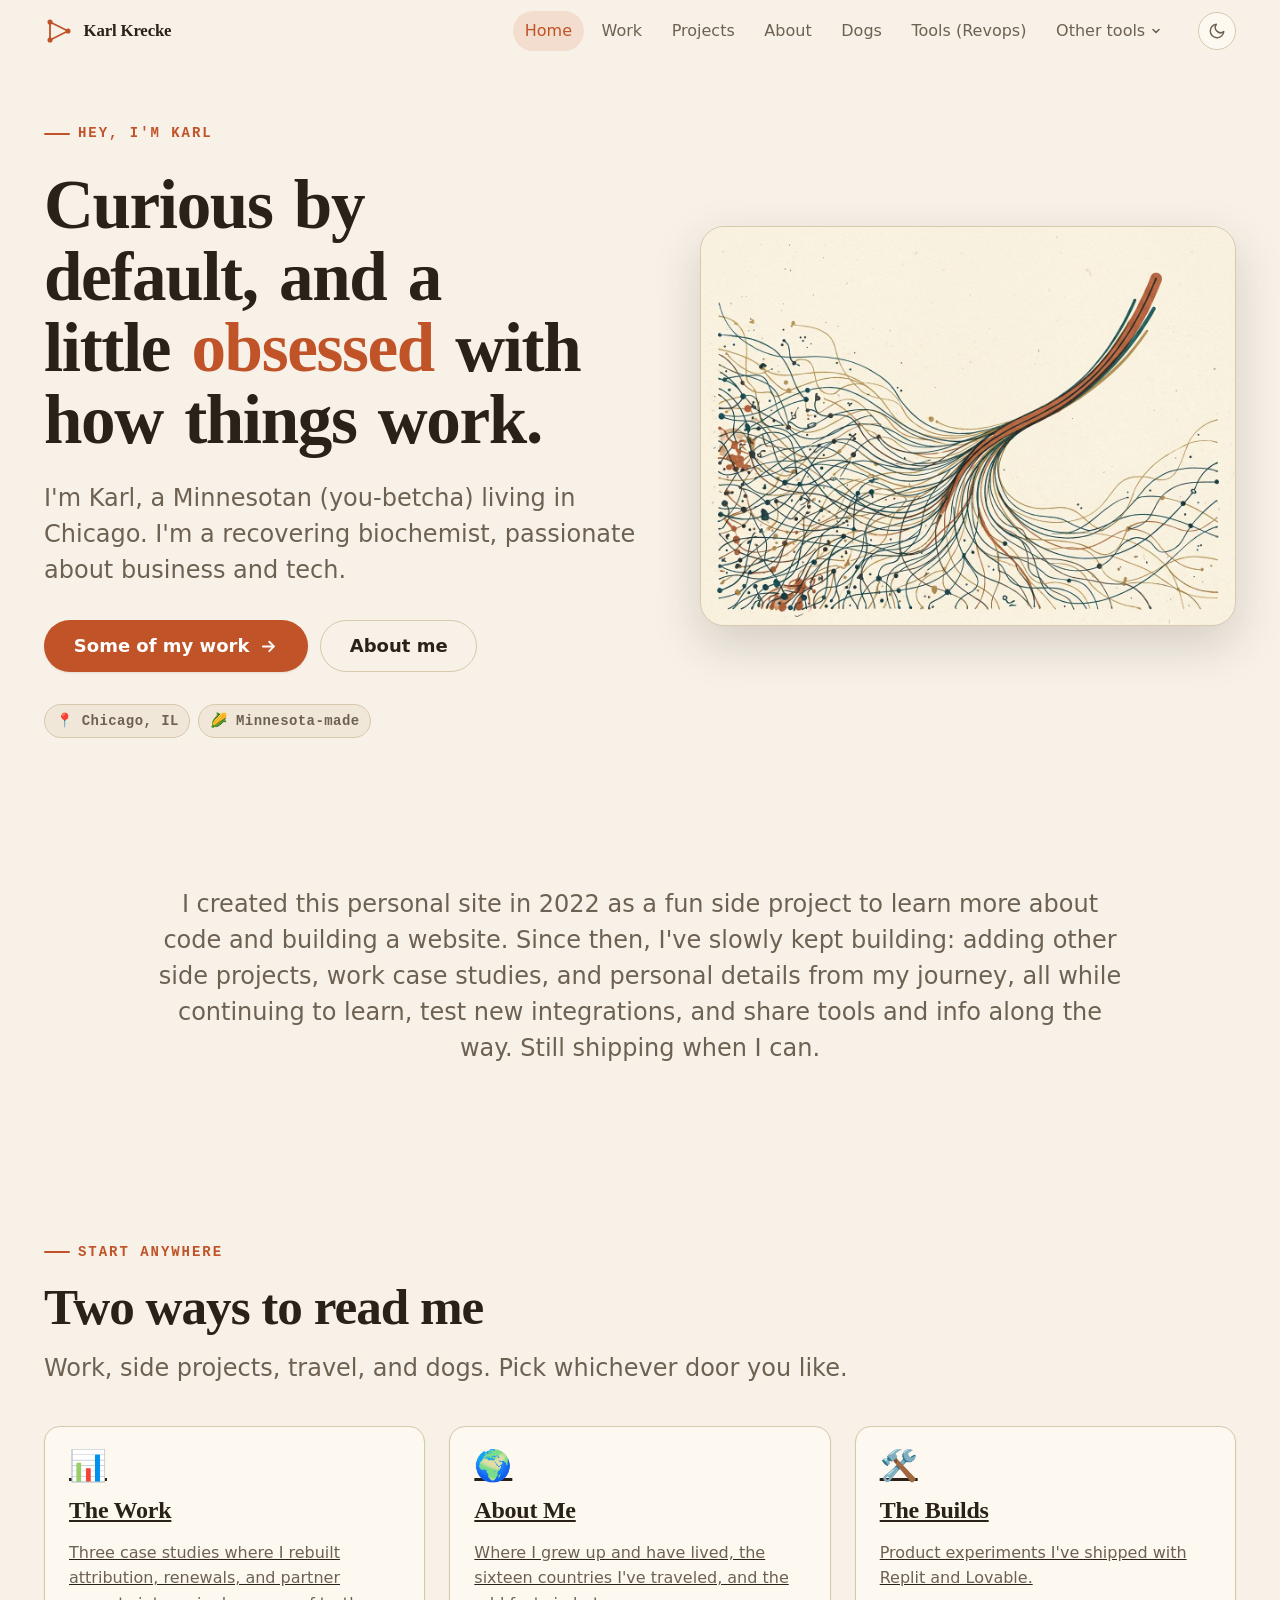
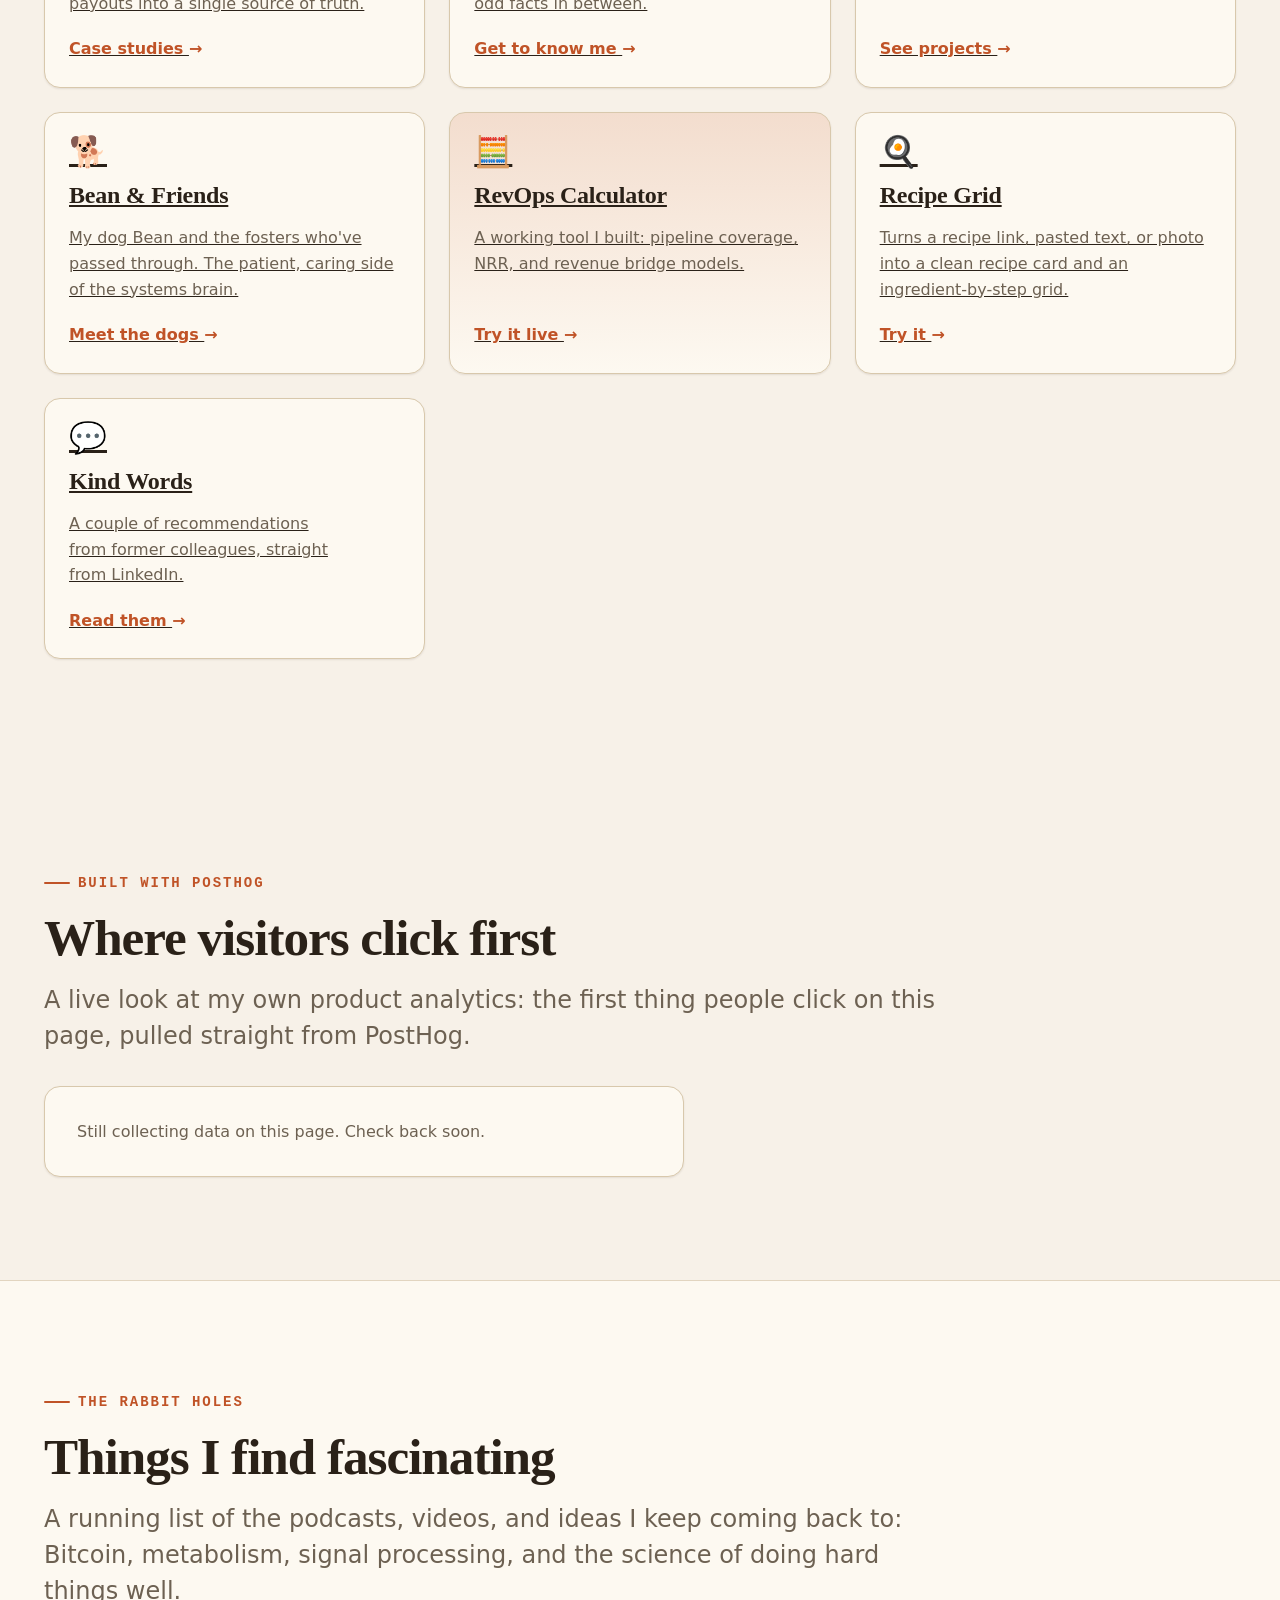
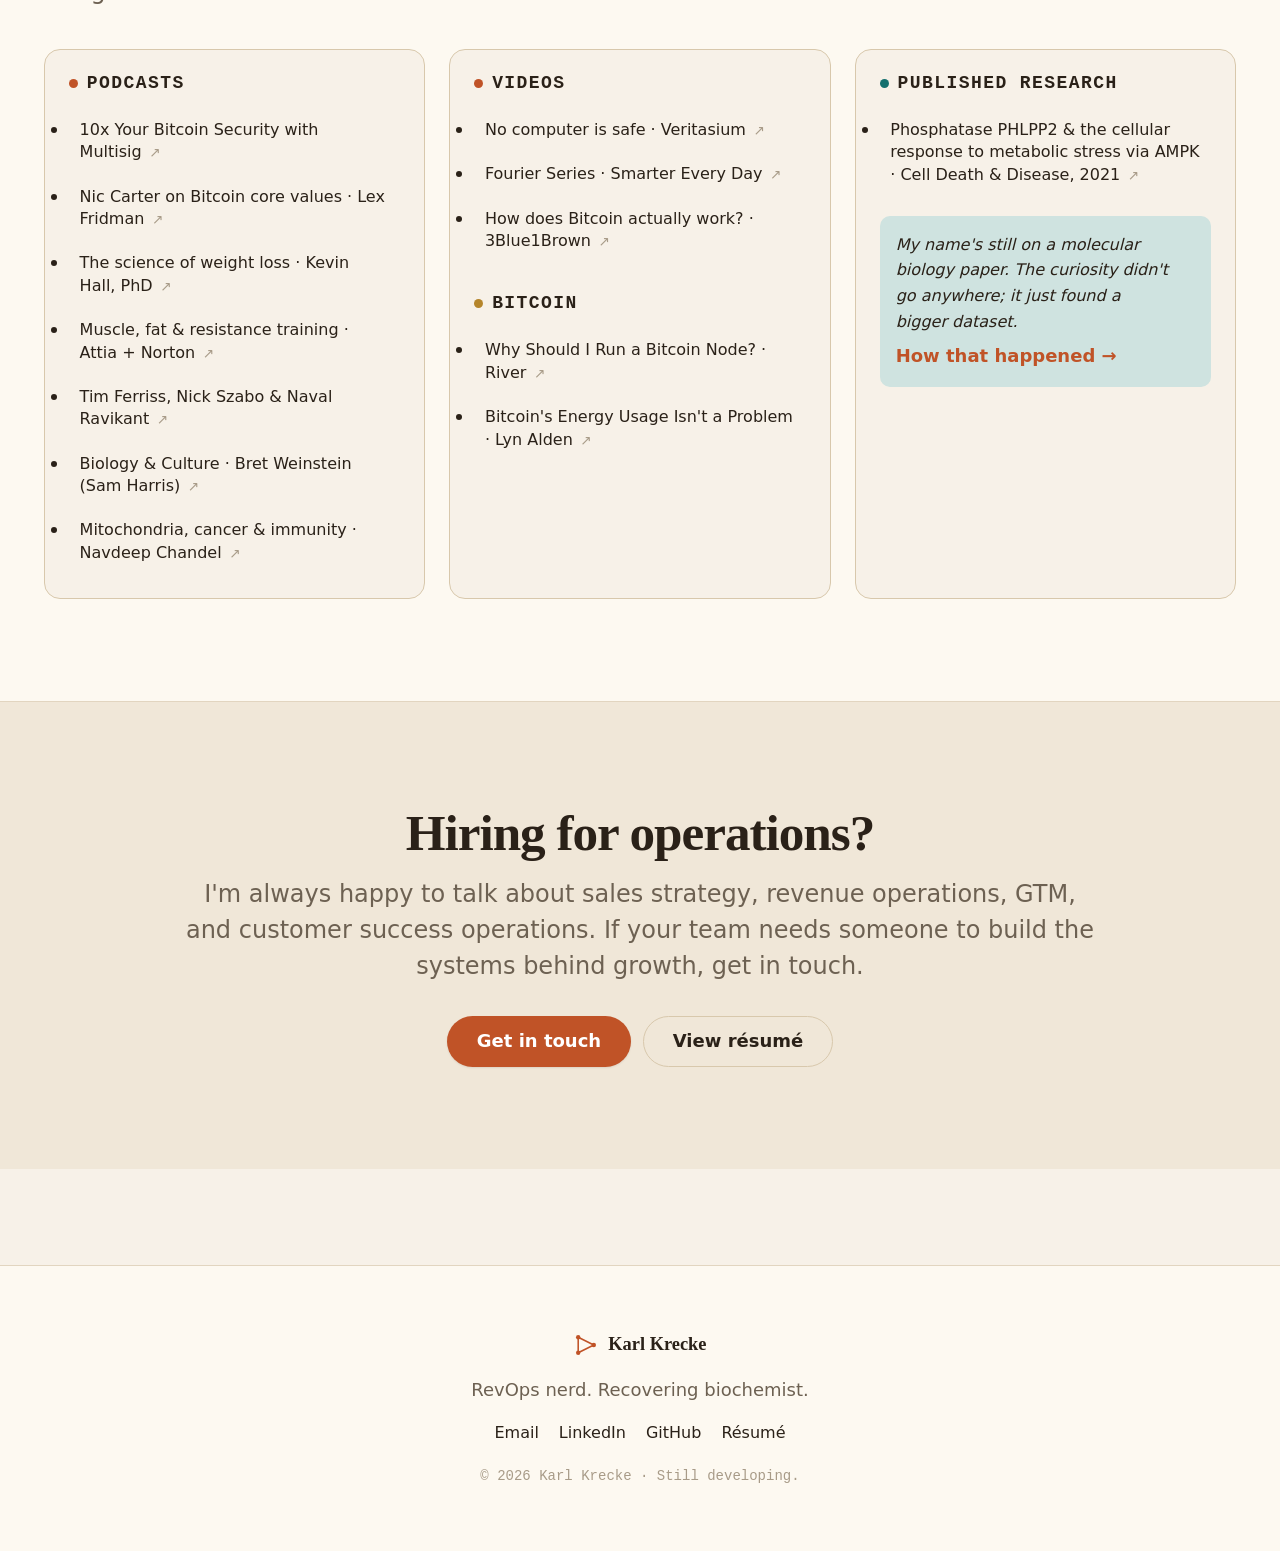
==== commit 1eff5c97: "Add Other tools dropdown and Recipe Grid page" ====
--- a/index.html
+++ b/index.html
@@ -112,6 +112,12 @@
           <p>A working tool I built: pipeline coverage, NRR, and revenue bridge models.</p>
           <span class="textlink">Try it live <span class="arrow">→</span></span>
         </a>
+        <a class="card glance-card" href="other-tools/recipe-grid/index.html" data-reveal data-delay="1">
+          <span class="glance-emoji">🍳</span>
+          <h3>Recipe Grid</h3>
+          <p>Turns a recipe link, pasted text, or photo into a clean recipe card and an ingredient-by-step grid.</p>
+          <span class="textlink">Try it <span class="arrow">→</span></span>
+        </a>
         <a class="card glance-card" href="about/index.html#colleagues" data-reveal data-delay="1">
           <span class="glance-emoji">💬</span>
           <h3>Kind Words</h3>
--- a/css/components.css
+++ b/css/components.css
@@ -60,6 +60,26 @@
 }
 .nav-links a:hover { color: var(--color-text); background: var(--color-surface-offset); }
 .nav-links a[aria-current="page"] { color: var(--color-primary); background: var(--color-primary-soft); }
+.nav-dropdown { position: relative; }
+.nav-dropdown-toggle {
+  display: inline-flex; align-items: center; gap: 0.3em; font: inherit; cursor: pointer; border: 0; background: transparent;
+  color: var(--color-text-muted); font-size: var(--text-sm); font-weight: 500;
+  padding: 0.45em 0.75em; border-radius: var(--radius-full);
+}
+.nav-dropdown-toggle:hover, .nav-dropdown.open .nav-dropdown-toggle { color: var(--color-text); background: var(--color-surface-offset); }
+.nav-dropdown.is-active .nav-dropdown-toggle { color: var(--color-primary); background: var(--color-primary-soft); }
+.nav-caret { width: 0.75em; height: 0.75em; transition: transform var(--transition-interactive); }
+.nav-dropdown.open .nav-caret, .nav-dropdown:hover .nav-caret { transform: rotate(180deg); }
+.nav-dropdown-menu {
+  position: absolute; right: 0; top: 100%; min-width: 190px; padding: 0.4rem; margin-top: 0.35rem;
+  display: none; flex-direction: column; gap: 0.15rem; z-index: 60;
+  background: var(--color-surface); border: 1px solid var(--color-border); border-radius: var(--radius-md); box-shadow: var(--shadow-md);
+}
+.nav-dropdown-menu::before { content: ""; position: absolute; left: 0; right: 0; top: -0.5rem; height: 0.5rem; }
+.nav-dropdown:hover .nav-dropdown-menu, .nav-dropdown.open .nav-dropdown-menu { display: flex; }
+.nav-dropdown-menu a { border-radius: var(--radius-sm, 6px); }
+.mobile-group-label { font-family: var(--font-mono); font-size: var(--text-xs); text-transform: uppercase; letter-spacing: 0.08em; color: var(--color-text-faint); padding: 0.9em 0.5em 0.2em; }
+.mobile-menu a.mobile-sub { padding-left: 1.25em; }
 .header-actions { display: flex; align-items: center; gap: 0.4rem; }
 .theme-toggle {
   width: 38px; height: 38px; border-radius: var(--radius-full); display: grid; place-items: center;
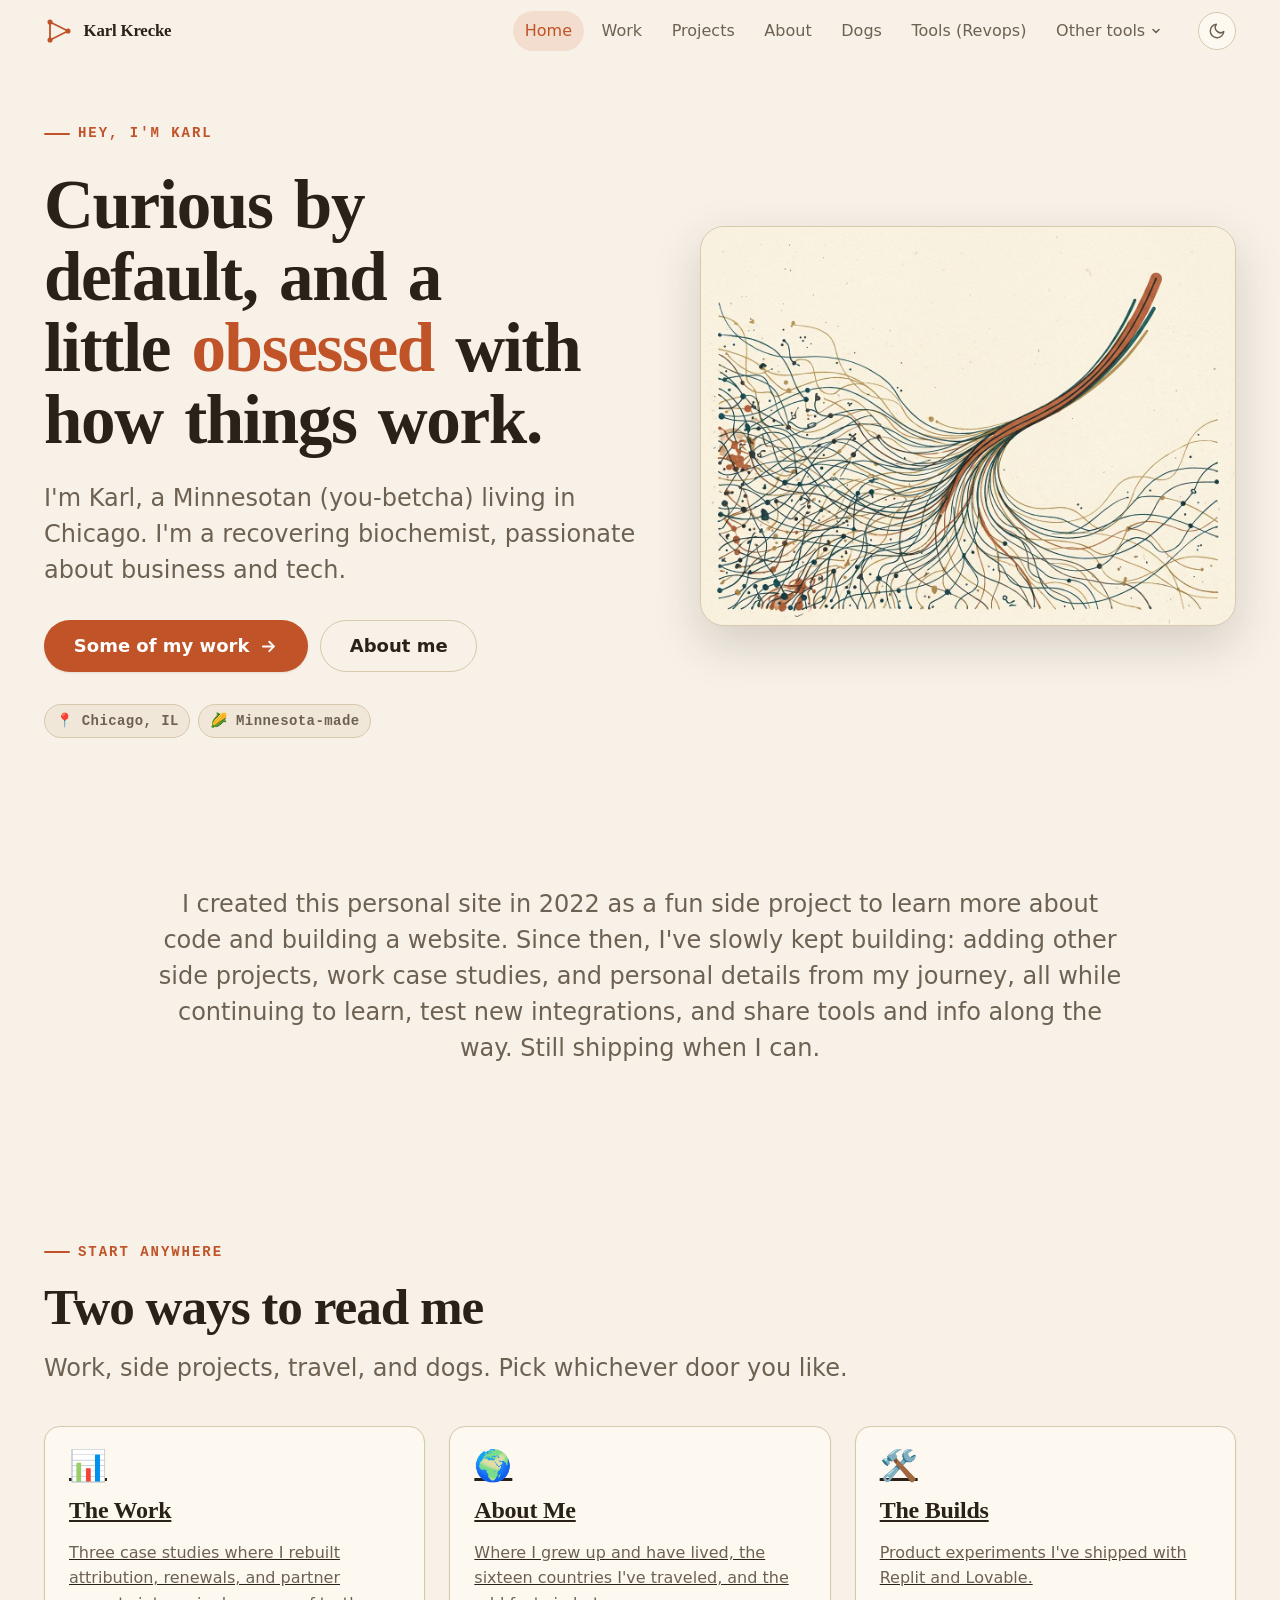
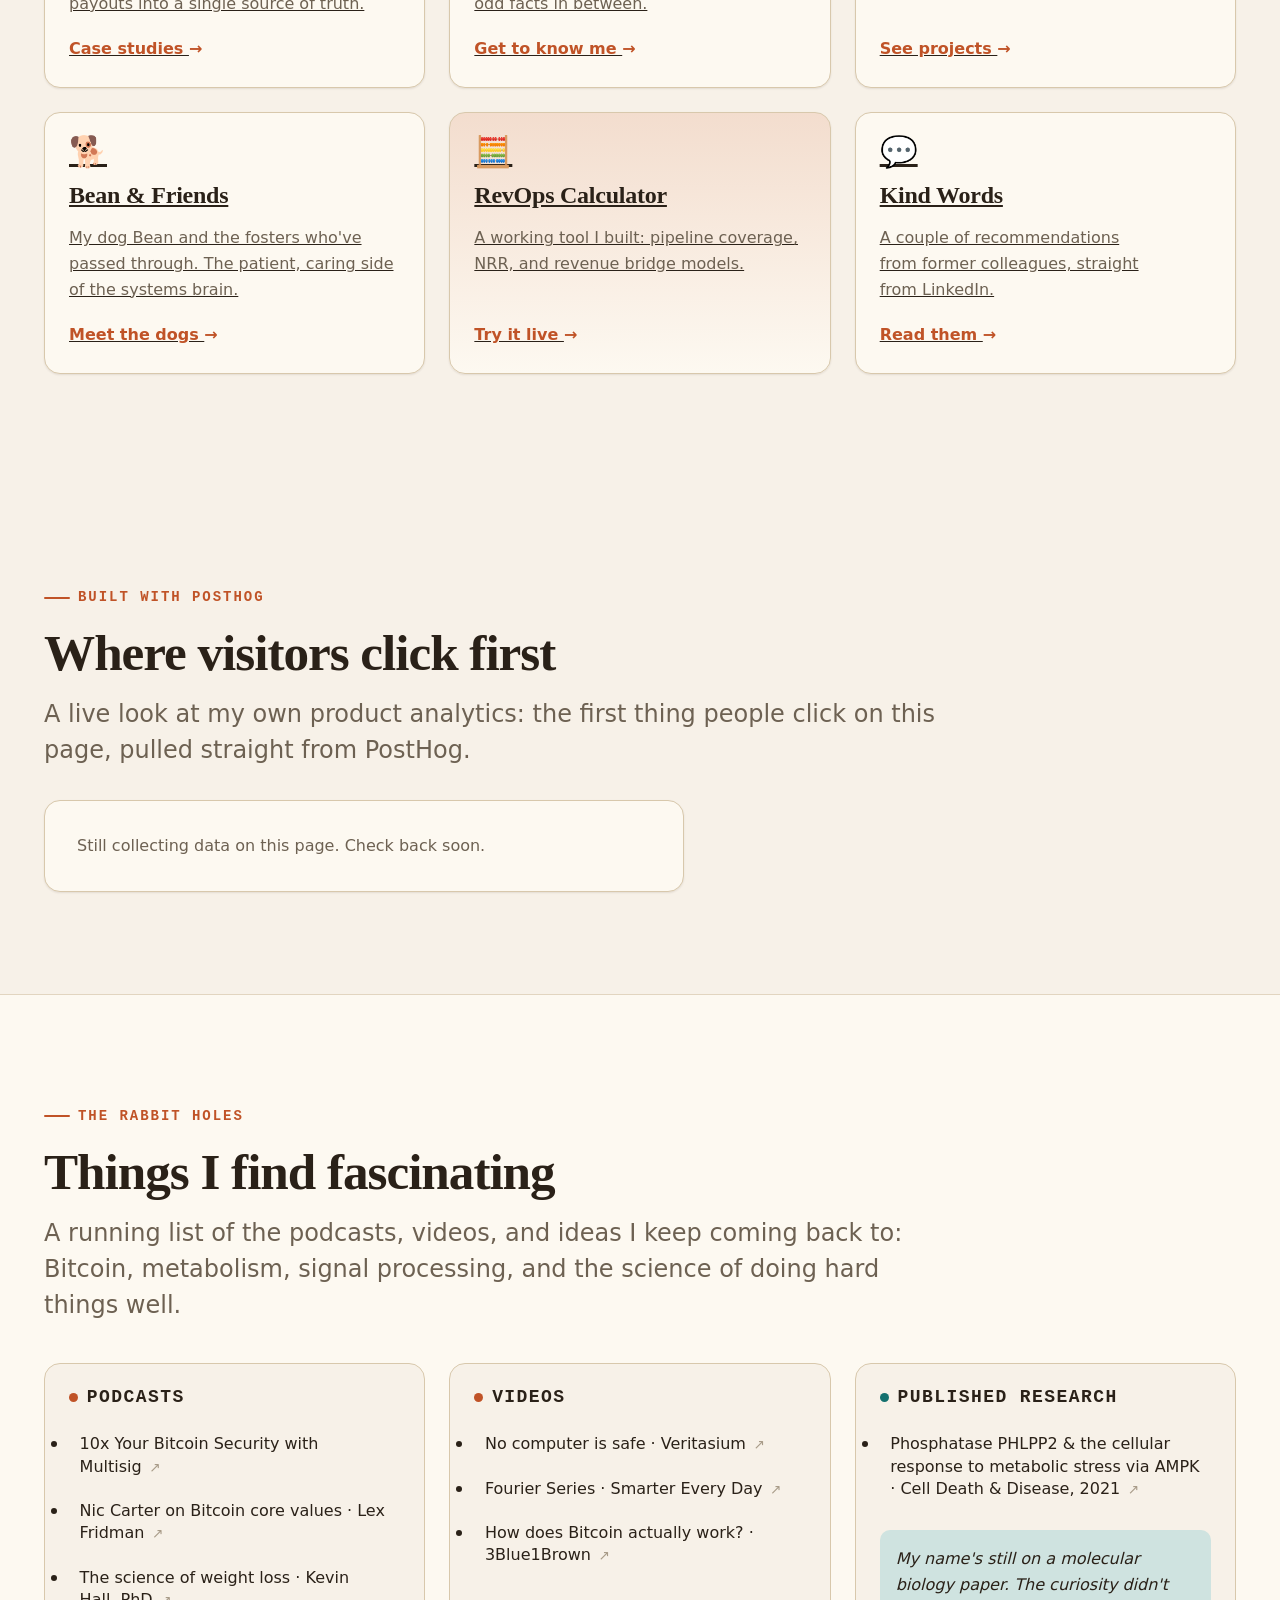
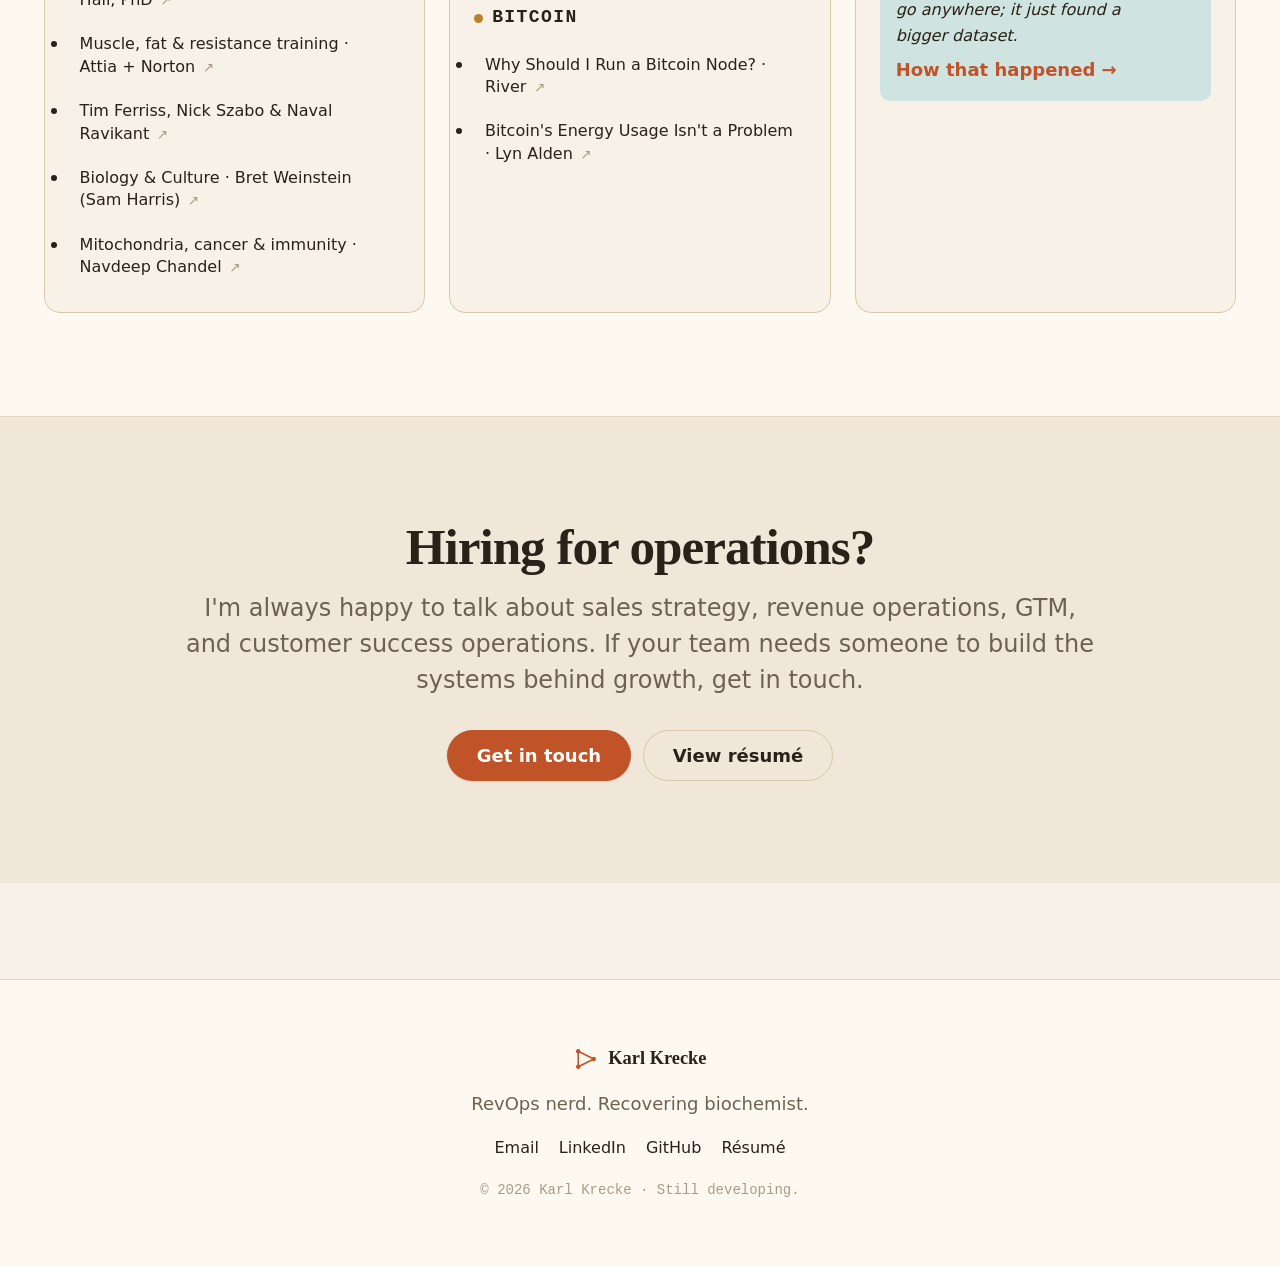
==== commit 4d9affac: "updated files" ====
--- a/index.html
+++ b/index.html
@@ -23,7 +23,7 @@
 <!-- PostHog -->
 <script>
 !function(t,e){var o,n,p,r;e.__SV||(window.posthog=e,e._i=[],e.init=function(i,s,a){function g(t,e){var o=e.split(".");2==o.length&&(t=t[o[0]],e=o[1]),t[e]=function(){t.push([e].concat(Array.prototype.slice.call(arguments,0)))}}(p=t.createElement("script")).type="text/javascript",p.crossOrigin="anonymous",p.async=!0,p.src=s.api_host.replace(".i.posthog.com","-assets.i.posthog.com")+"/static/array.js",(r=t.getElementsByTagName("script")[0]).parentNode.insertBefore(p,r);var u=e;for(void 0!==a?u=e[a]=[]:a="posthog",u.people=u.people||[],u.toString=function(t){var e="posthog";return"posthog"!==a&&(e+="."+a),t||(e+=" (stub)"),e},u.people.toString=function(){return u.toString(1)+".people (stub)"},o="init capture register register_once register_for_session unregister unregister_for_session getFeatureFlag getFeatureFlagPayload isFeatureEnabled reloadFeatureFlags updateEarlyAccessFeatureEnrollment getEarlyAccessFeatures on onFeatureFlags onSessionId getSurveys getActiveMatchingSurveys renderSurvey canRenderSurvey identify setPersonProperties group resetGroups setPersonPropertiesForFlags resetPersonPropertiesForFlags setGroupPropertiesForFlags resetGroupPropertiesForFlags reset get_distinct_id getGroups get_session_id get_session_replay_url alias set_config startSessionRecording stopSessionRecording sessionRecordingStarted captureException loadToolbar get_property getSessionProperty createPersonProfile opt_in_capturing opt_out_capturing has_opted_in_capturing has_opted_out_capturing clear_opt_in_out_capturing debug getPageViewId captureTraceFeedback captureTraceMetric".split(" "),n=0;n<o.length;n++)g(u,o[n]);e._i.push([i,s,a])},e.__SV=1)}(document,window.posthog||[]);
-posthog.init('phc_qNrNa7gfWhdNXAkpo3mnKZe4uG5daH2KD9GBcKYDfSq5', { api_host: 'https://us.i.posthog.com', person_profiles: 'identified_only' });
+posthog.init('phc_qNrNa7gfWhdNXAkpo3mnKZe4uG5daH2KD9GBcKYDfSq5', { api_host: 'https://us.i.posthog.com', person_profiles: 'identified_only', capture_exceptions: true });
 </script>
 
 <link rel="preconnect" href="https://api.fontshare.com" crossorigin>
@@ -112,12 +112,6 @@
           <p>A working tool I built: pipeline coverage, NRR, and revenue bridge models.</p>
           <span class="textlink">Try it live <span class="arrow">→</span></span>
         </a>
-        <a class="card glance-card" href="other-tools/recipe-grid/index.html" data-reveal data-delay="1">
-          <span class="glance-emoji">🍳</span>
-          <h3>Recipe Grid</h3>
-          <p>Turns a recipe link, pasted text, or photo into a clean recipe card and an ingredient-by-step grid.</p>
-          <span class="textlink">Try it <span class="arrow">→</span></span>
-        </a>
         <a class="card glance-card" href="about/index.html#colleagues" data-reveal data-delay="1">
           <span class="glance-emoji">💬</span>
           <h3>Kind Words</h3>
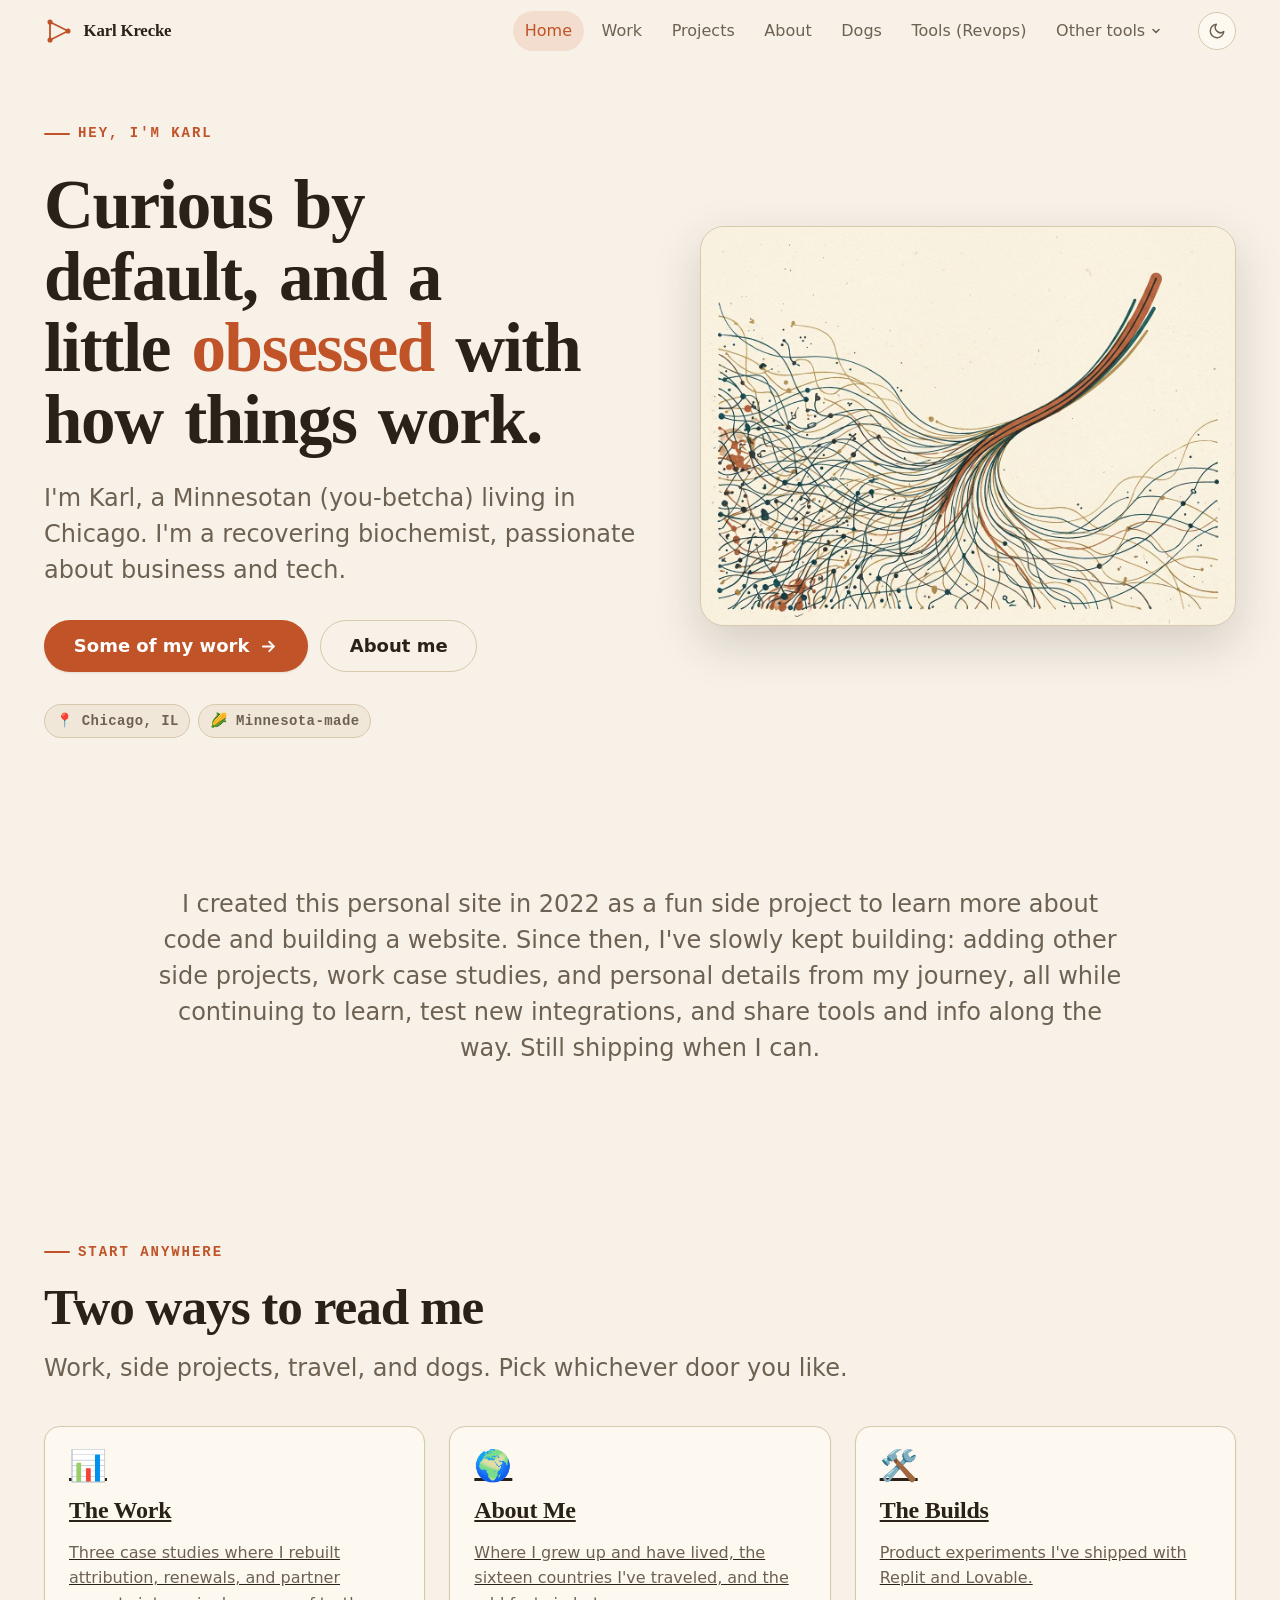
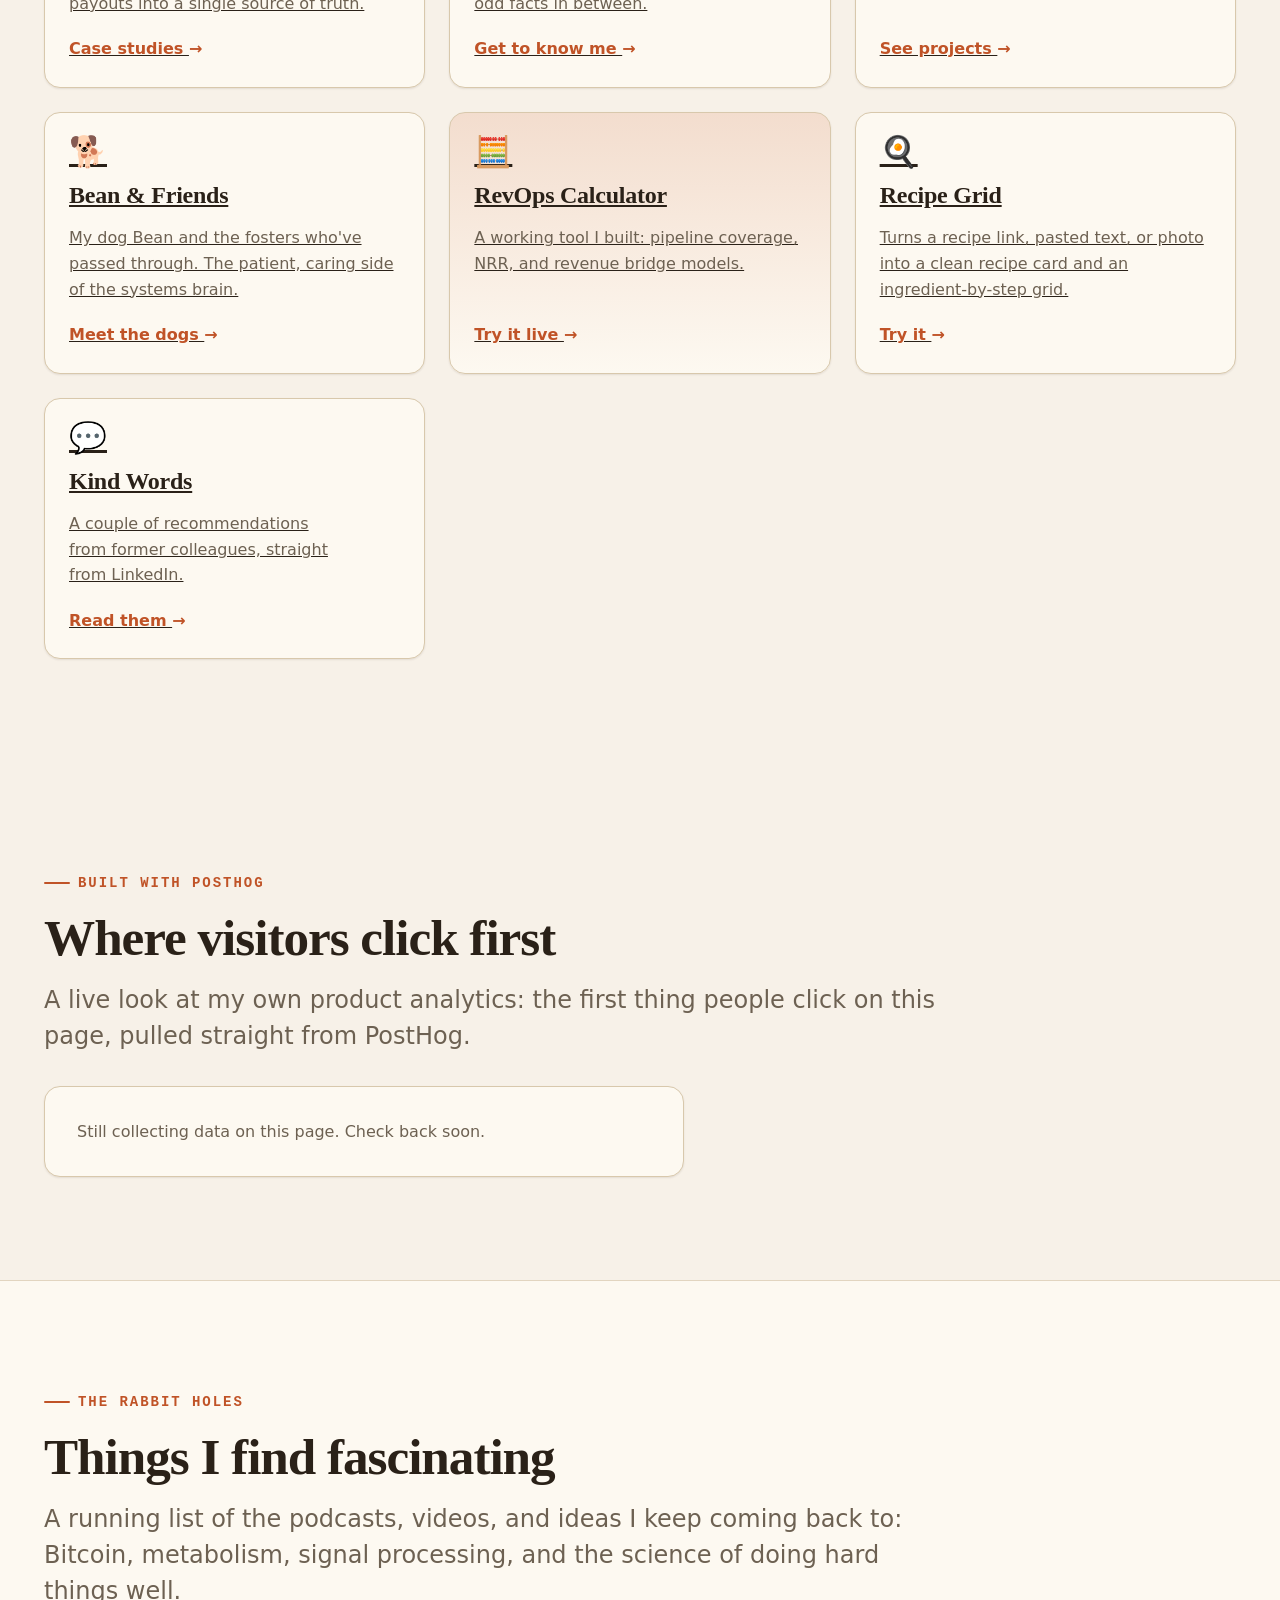
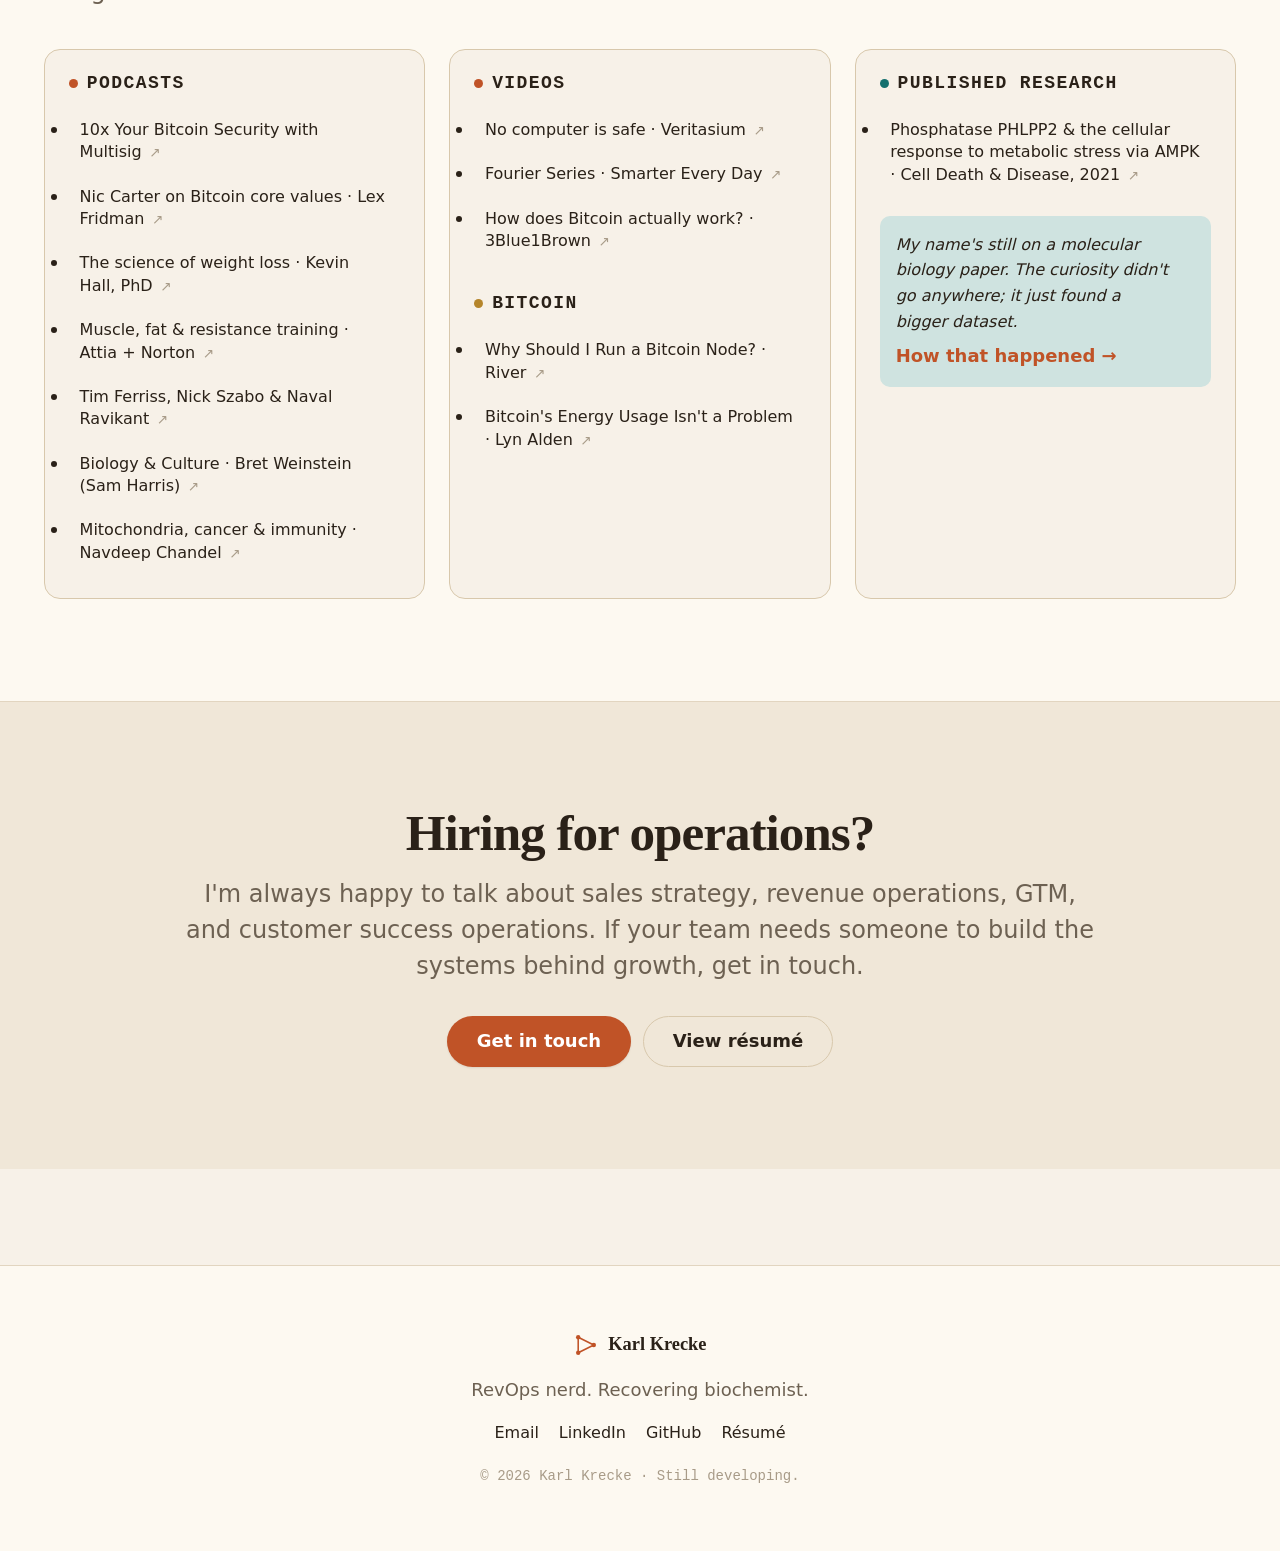
==== commit dd94ad5b: "Merge pull request #6 from Karls-Darwin/recipe-grid Add Other tools dropdown and Recipe Grid" ====
--- a/index.html
+++ b/index.html
@@ -23,7 +23,7 @@
 <!-- PostHog -->
 <script>
 !function(t,e){var o,n,p,r;e.__SV||(window.posthog=e,e._i=[],e.init=function(i,s,a){function g(t,e){var o=e.split(".");2==o.length&&(t=t[o[0]],e=o[1]),t[e]=function(){t.push([e].concat(Array.prototype.slice.call(arguments,0)))}}(p=t.createElement("script")).type="text/javascript",p.crossOrigin="anonymous",p.async=!0,p.src=s.api_host.replace(".i.posthog.com","-assets.i.posthog.com")+"/static/array.js",(r=t.getElementsByTagName("script")[0]).parentNode.insertBefore(p,r);var u=e;for(void 0!==a?u=e[a]=[]:a="posthog",u.people=u.people||[],u.toString=function(t){var e="posthog";return"posthog"!==a&&(e+="."+a),t||(e+=" (stub)"),e},u.people.toString=function(){return u.toString(1)+".people (stub)"},o="init capture register register_once register_for_session unregister unregister_for_session getFeatureFlag getFeatureFlagPayload isFeatureEnabled reloadFeatureFlags updateEarlyAccessFeatureEnrollment getEarlyAccessFeatures on onFeatureFlags onSessionId getSurveys getActiveMatchingSurveys renderSurvey canRenderSurvey identify setPersonProperties group resetGroups setPersonPropertiesForFlags resetPersonPropertiesForFlags setGroupPropertiesForFlags resetGroupPropertiesForFlags reset get_distinct_id getGroups get_session_id get_session_replay_url alias set_config startSessionRecording stopSessionRecording sessionRecordingStarted captureException loadToolbar get_property getSessionProperty createPersonProfile opt_in_capturing opt_out_capturing has_opted_in_capturing has_opted_out_capturing clear_opt_in_out_capturing debug getPageViewId captureTraceFeedback captureTraceMetric".split(" "),n=0;n<o.length;n++)g(u,o[n]);e._i.push([i,s,a])},e.__SV=1)}(document,window.posthog||[]);
-posthog.init('phc_qNrNa7gfWhdNXAkpo3mnKZe4uG5daH2KD9GBcKYDfSq5', { api_host: 'https://us.i.posthog.com', person_profiles: 'identified_only', capture_exceptions: true });
+posthog.init('phc_qNrNa7gfWhdNXAkpo3mnKZe4uG5daH2KD9GBcKYDfSq5', { api_host: 'https://us.i.posthog.com', person_profiles: 'identified_only' });
 </script>
 
 <link rel="preconnect" href="https://api.fontshare.com" crossorigin>
@@ -112,6 +112,12 @@
           <p>A working tool I built: pipeline coverage, NRR, and revenue bridge models.</p>
           <span class="textlink">Try it live <span class="arrow">→</span></span>
         </a>
+        <a class="card glance-card" href="other-tools/recipe-grid/index.html" data-reveal data-delay="1">
+          <span class="glance-emoji">🍳</span>
+          <h3>Recipe Grid</h3>
+          <p>Turns a recipe link, pasted text, or photo into a clean recipe card and an ingredient-by-step grid.</p>
+          <span class="textlink">Try it <span class="arrow">→</span></span>
+        </a>
         <a class="card glance-card" href="about/index.html#colleagues" data-reveal data-delay="1">
           <span class="glance-emoji">💬</span>
           <h3>Kind Words</h3>
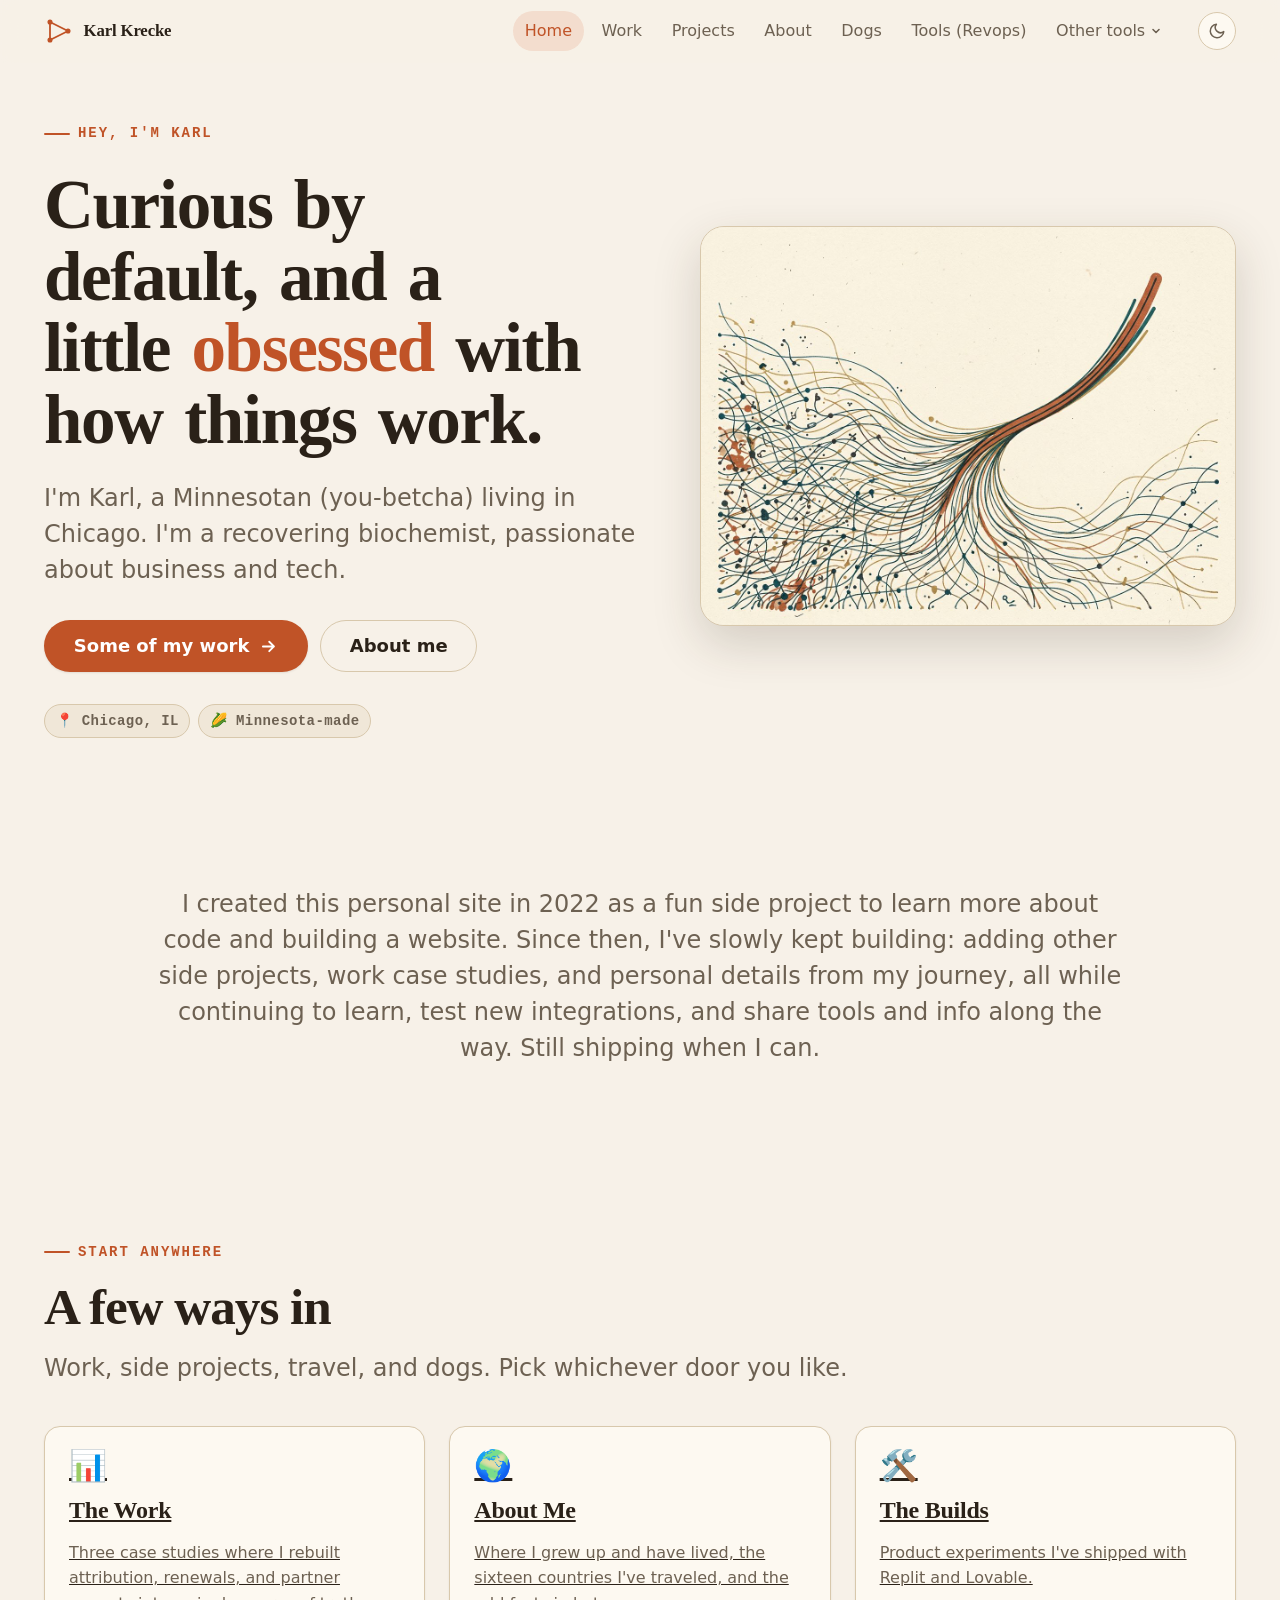
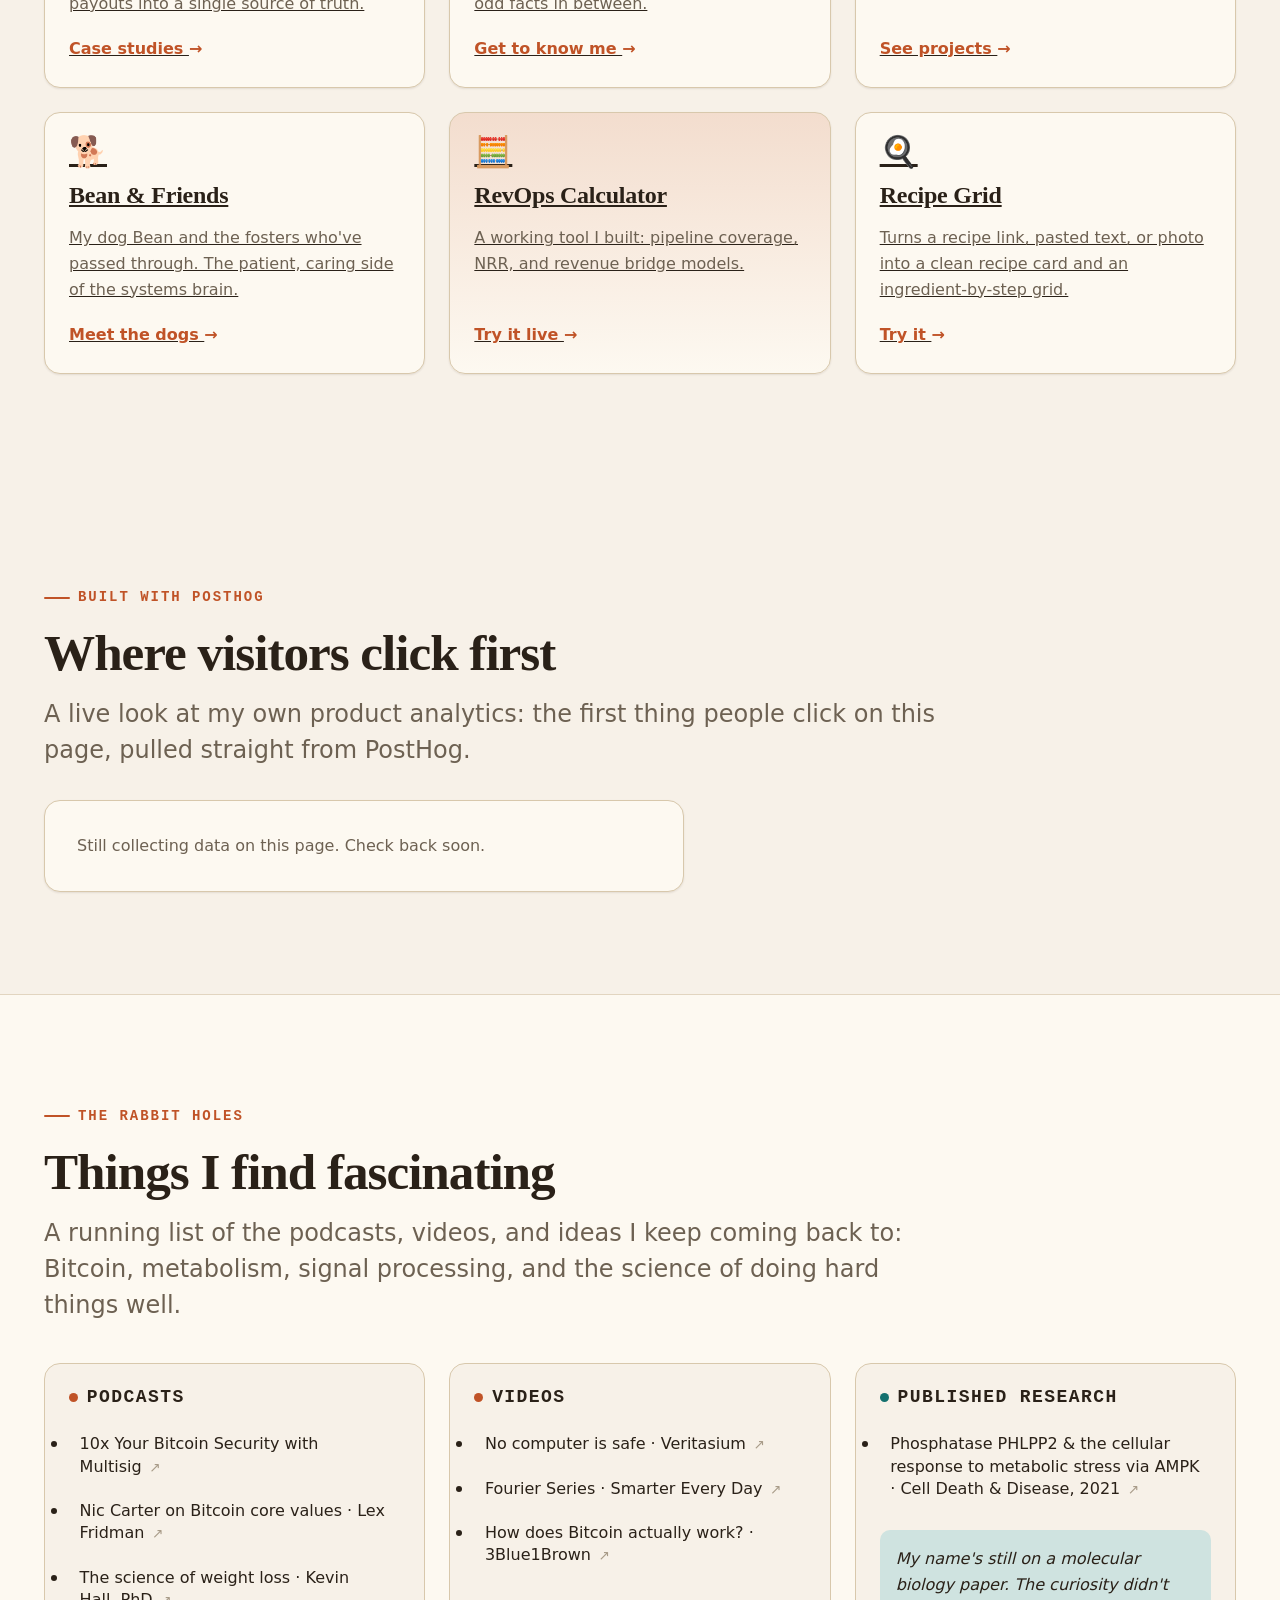
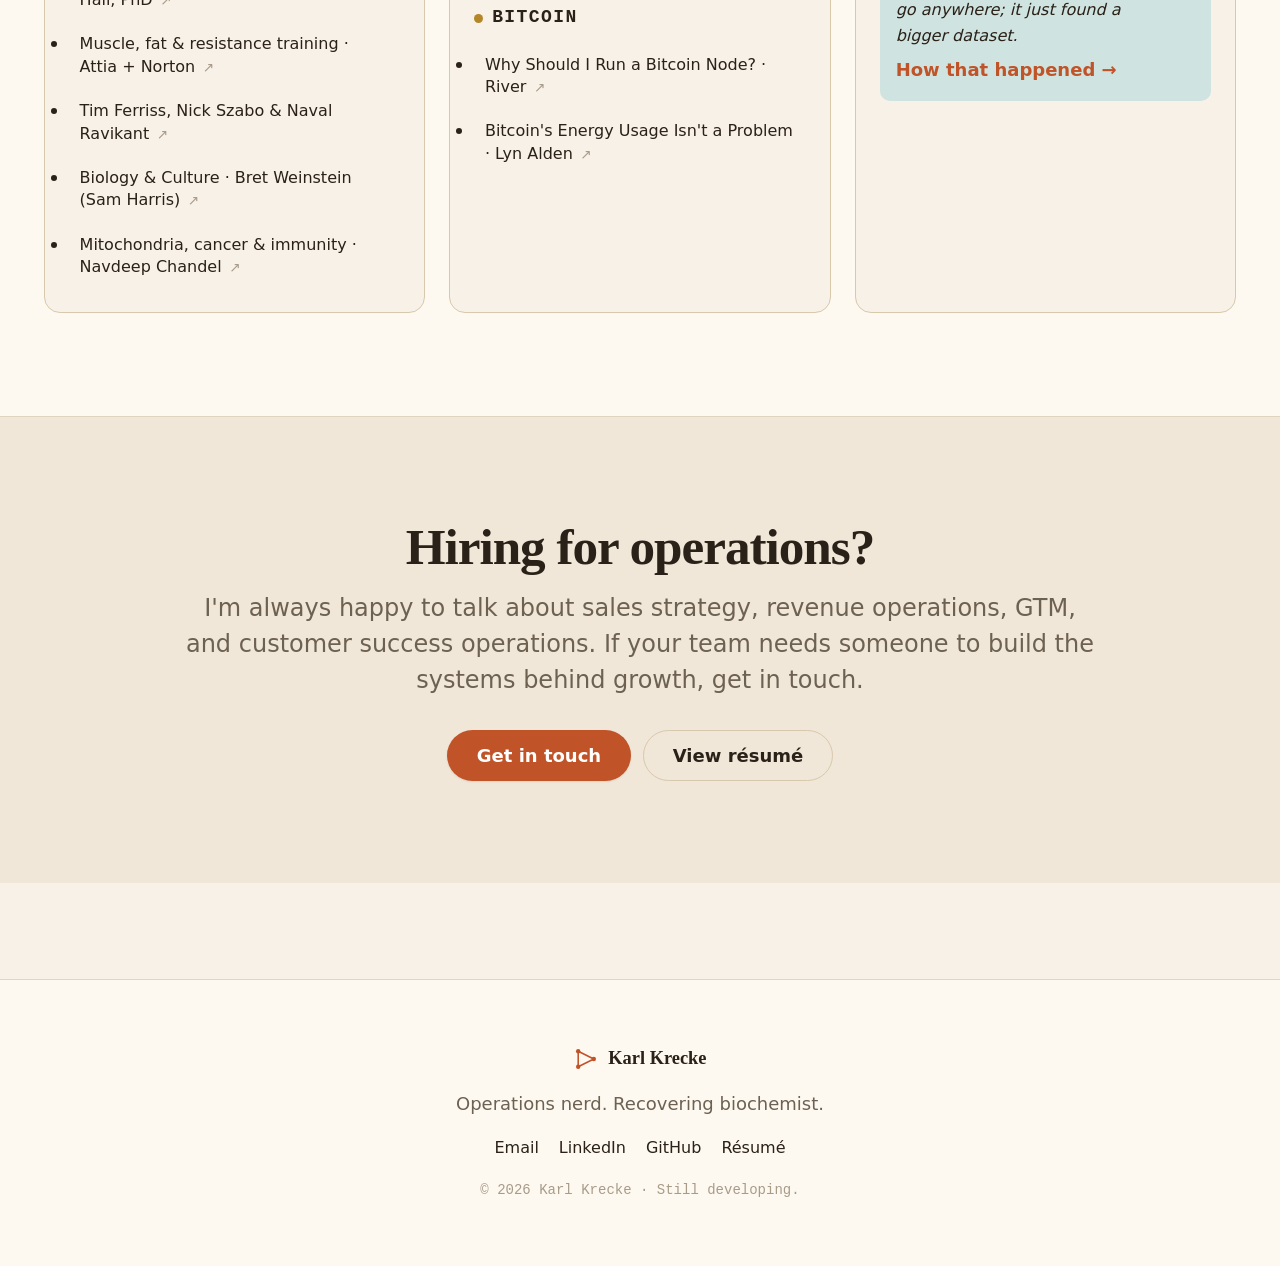
==== commit 21f70c13: "Fix copy on home, work, and dogs pages - Dogs: use Maddie consistently for the fourth dog - Home: he" ====
--- a/index.html
+++ b/index.html
@@ -39,24 +39,24 @@
   <section class="home-hero">
     <div class="wrap home-hero-grid">
       <div class="home-hero-copy">
-        <span class="eyebrow" data-reveal>Hey, I'm Karl</span>
-        <h1 data-reveal data-delay="1">Curious by default, and a little <span class="hl">obsessed</span> with how things work.</h1>
-        <p class="lede" data-reveal data-delay="2">
+        <span class="eyebrow">Hey, I'm Karl</span>
+        <h1>Curious by default, and a little <span class="hl">obsessed</span> with how things work.</h1>
+        <p class="lede">
           I'm Karl, a Minnesotan (you-betcha) living in Chicago. I'm a recovering
           biochemist, passionate about business and tech.
         </p>
-        <div class="hero-cta" data-reveal data-delay="3">
-          <a class="btn btn-primary btn-lg" href="work/index.html">Some of my work
+        <div class="hero-cta">
+          <a class="btn btn-primary btn-lg" href="work/">Some of my work
             <svg viewBox="0 0 24 24" fill="none" stroke="currentColor" stroke-width="2.4" stroke-linecap="round" stroke-linejoin="round"><path d="M5 12h14M13 6l6 6-6 6"/></svg>
           </a>
-          <a class="btn btn-ghost btn-lg" href="about/index.html">About me</a>
-        </div>
-        <div class="hero-meta" data-reveal data-delay="4">
+          <a class="btn btn-ghost btn-lg" href="about/">About me</a>
+        </div>
+        <div class="hero-meta">
           <span class="chip">📍 Chicago, IL</span>
           <span class="chip">🌽 Minnesota-made</span>
         </div>
       </div>
-      <div class="home-hero-art" data-reveal data-delay="2">
+      <div class="home-hero-art">
         <img src="assets/img/hero-network.jpg" alt="Illustration of tangled data streams converging into a single clean upward-trending signal" width="1400" height="1050" fetchpriority="high">
       </div>
     </div>
@@ -79,50 +79,44 @@
   <section class="section">
     <div class="wrap">
       <span class="eyebrow" data-reveal>Start anywhere</span>
-      <h2 class="section-title" data-reveal data-delay="1">Two ways to read me</h2>
+      <h2 class="section-title" data-reveal data-delay="1">A few ways in</h2>
       <p class="lede" data-reveal data-delay="2" style="margin-bottom: var(--space-10)">Work, side projects, travel, and dogs. Pick whichever door you like.</p>
       <div class="grid grid-3">
-        <a class="card glance-card" href="work/index.html" data-reveal>
+        <a class="card glance-card" href="work/" data-reveal>
           <span class="glance-emoji">📊</span>
           <h3>The Work</h3>
           <p>Three case studies where I rebuilt attribution, renewals, and partner payouts into a single source of truth.</p>
           <span class="textlink">Case studies <span class="arrow">→</span></span>
         </a>
-        <a class="card glance-card" href="about/index.html" data-reveal data-delay="1">
+        <a class="card glance-card" href="about/" data-reveal data-delay="1">
           <span class="glance-emoji">🌍</span>
           <h3>About Me</h3>
           <p>Where I grew up and have lived, the sixteen countries I've traveled, and the odd facts in between.</p>
           <span class="textlink">Get to know me <span class="arrow">→</span></span>
         </a>
-        <a class="card glance-card" href="projects/index.html" data-reveal data-delay="2">
+        <a class="card glance-card" href="projects/" data-reveal data-delay="2">
           <span class="glance-emoji">🛠️</span>
           <h3>The Builds</h3>
           <p>Product experiments I've shipped with Replit and Lovable.</p>
           <span class="textlink">See projects <span class="arrow">→</span></span>
         </a>
-        <a class="card glance-card" href="dogs/index.html" data-reveal>
+        <a class="card glance-card" href="dogs/" data-reveal>
           <span class="glance-emoji">🐕</span>
           <h3>Bean &amp; Friends</h3>
           <p>My dog Bean and the fosters who've passed through. The patient, caring side of the systems brain.</p>
           <span class="textlink">Meet the dogs <span class="arrow">→</span></span>
         </a>
-        <a class="card glance-card glance-tools" href="tools/index.html" data-reveal data-delay="2">
+        <a class="card glance-card glance-tools" href="tools/" data-reveal data-delay="1">
           <span class="glance-emoji">🧮</span>
           <h3>RevOps Calculator</h3>
           <p>A working tool I built: pipeline coverage, NRR, and revenue bridge models.</p>
           <span class="textlink">Try it live <span class="arrow">→</span></span>
         </a>
-        <a class="card glance-card" href="other-tools/recipe-grid/index.html" data-reveal data-delay="1">
+        <a class="card glance-card" href="other-tools/recipe-grid/" data-reveal data-delay="2">
           <span class="glance-emoji">🍳</span>
           <h3>Recipe Grid</h3>
           <p>Turns a recipe link, pasted text, or photo into a clean recipe card and an ingredient-by-step grid.</p>
           <span class="textlink">Try it <span class="arrow">→</span></span>
-        </a>
-        <a class="card glance-card" href="about/index.html#colleagues" data-reveal data-delay="1">
-          <span class="glance-emoji">💬</span>
-          <h3>Kind Words</h3>
-          <p>A couple of recommendations from former colleagues, straight from LinkedIn.</p>
-          <span class="textlink">Read them <span class="arrow">→</span></span>
         </a>
       </div>
     </div>
@@ -185,7 +179,7 @@
           </ul>
           <div class="fascinate-note">
             <p>My name's still on a molecular biology paper. The curiosity didn't go anywhere; it just found a bigger dataset.</p>
-            <a class="textlink" href="about/index.html">How that happened <span class="arrow">→</span></a>
+            <a class="textlink" href="about/">How that happened <span class="arrow">→</span></a>
           </div>
         </div>
       </div>
